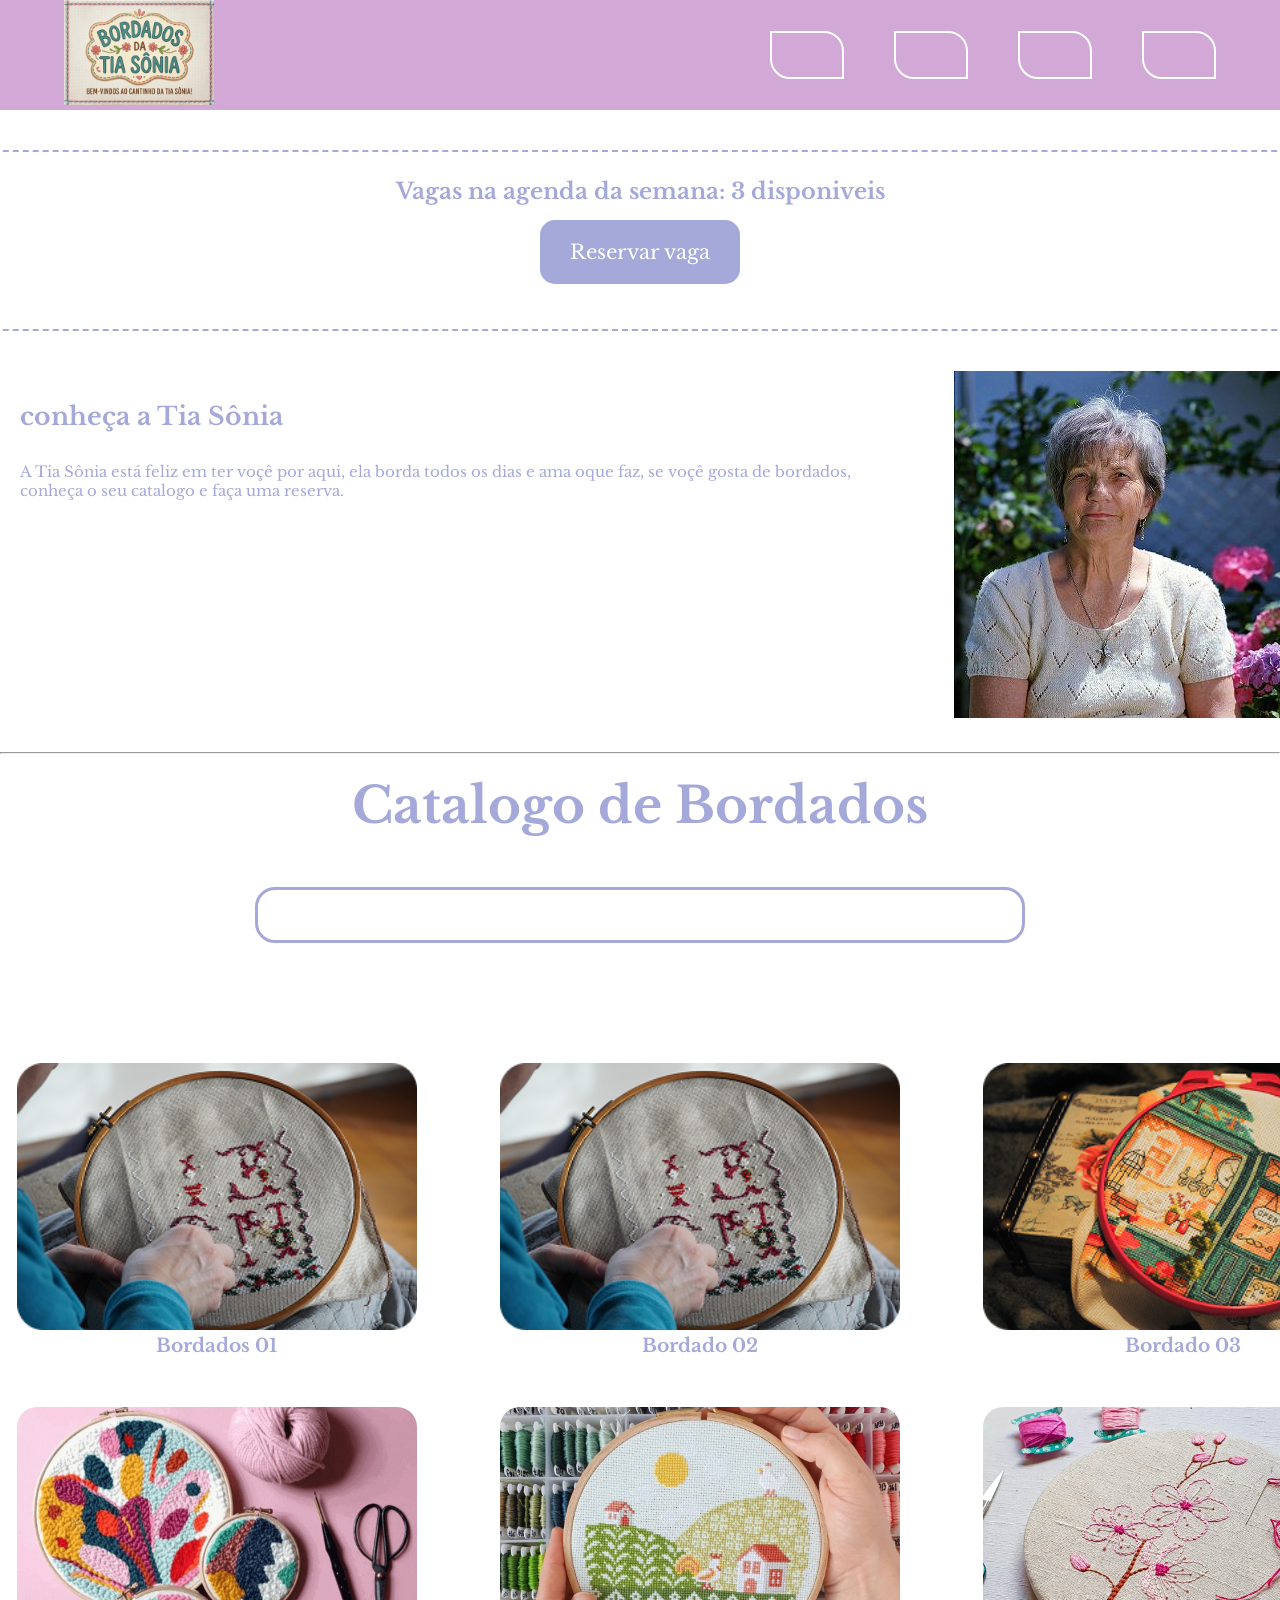
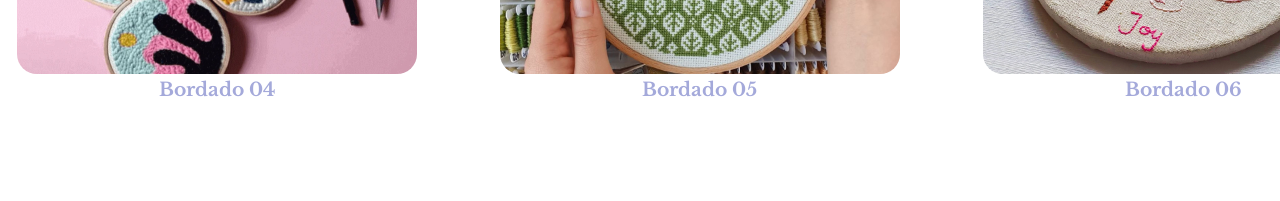
==== index.html @ 0ffc879a "estilizando a area de cadastro" ====
<!DOCTYPE html>
<html lang="pt-br">
<head>
    <meta charset="UTF-8">
    <meta name="viewport" content="width=device-width, initial-scale=1.0">
    <link rel="stylesheet" href="style.css">
    <link rel="stylesheet" href="https://cdnjs.cloudflare.com/ajax/libs/font-awesome/7.0.1/css/all.min.css" integrity="sha512-2SwdPD6INVrV/lHTZbO2nodKhrnDdJK9/kg2XD1r9uGqPo1cUbujc+IYdlYdEErWNu69gVcYgdxlmVmzTWnetw==" crossorigin="anonymous" referrerpolicy="no-referrer" />
    <title>Site da Tia Sônia </title>
</head>

<body>    
 
<header>
   <nav class="area-navegação">
       <div> <img  class="logo" src="imagens-sônia/logo-tia-sonia.png" alt="logo-tia-sonia" width="150px"></div>

         <ul id="icones-topo">
            <li><a class="icones" href="#home"><i class="fa fa-home" aria-hidden="true"></i></a></li>
            <li><a class="icones" href="#bordados"><i class="fa-solid fa-scissors"></i></a></li>
            <li><a class="icones" href="#"><i class="fa fa-cart-arrow-down" aria-hidden="true"></i></a></li>
            <li><a class="icones" href="cadastro.html"><i class="fa-solid fa-circle-user"></i></a></li>
        </ul>
   </nav>
</header>

<main> 
    <article class="area-banner" id="home">
        <section id="banner">
            <img src="imagens-sônia/banner.png" alt="Banner da sônia" id="banner__image" width="1100px">
        </section>

        <section class="reserva">
            <h2 id="reservas"> Vagas na agenda da semana: 3 disponiveis</h2>
            <button id="reserva__botão"> Reservar vaga</button>
        </section>
    </article>

    <article class="area-sobre">
        <section class="sobre">
           <h1 class="sobre-titulo">conheça a Tia Sônia</h1>
           <p class="sobre-texto"> A Tia Sônia está feliz em ter voçê por  aqui, ela borda todos os dias e ama oque faz, se voçê  gosta de bordados, conheça o seu  catalogo e faça uma reserva. </p>
        </section>

        <section class="sobre">
            <img  class="sobre__foto" src="imagens-sônia/tia-sonia.png" alt="mulher de terceira idade com cabelos grisalhos em um jardim de rosas.">
        </section>
    </article>
 
    <hr>

    <article class="area__busca" id="bordados">
        <h2 class="catalogo__titulo">Catalogo de Bordados</h2>
        <section>
            <form class="busca">
                <input type="text" class="busca__campo">
                <button class="busca__botão" type="submit">
                    <i class="fa-solid fa-magnifying-glass"></i>
                </button>
            </form>
        </section>
    </article>
     
    <article class="catalogo">
        <section class="bordados">
            <a href="#">
                <img src="imagens-sônia/bordado-01.png" alt="">
            </a>
            <h3>Bordados 01</h3>
        </section>

        <section class="bordados">
            <a href="#">
                <img src="imagens-sônia/bordado-01.png" alt="">
            </a>
            <h3>Bordado 02</h3>
        </section>

        <section class="bordados">
            <a href="#">
                <img src="imagens-sônia/bordado-03.png" alt="">
            </a>
            <h3>Bordado 03</h3>
        </section>

        <section class="bordados">
            <a href="#">
                <img src="imagens-sônia/bordado-04 (1).jpg" alt="">
            </a>
            <h3>Bordado 04</h3>

        </section>

        <section class="bordados">
            <a href="#">
                <img src="imagens-sônia/bordado-05 (1).jpg" alt="">
            </a>
            <h3>Bordado 05</h3>
        </section>

        <section class="bordados">
            <a href="#">
                <img src="imagens-sônia/bordados-06 (1).jpg" alt="">
            </a>
            <h3>Bordado 06</h3>
        </section>
    </article>

</body>
</html>
---- style.css ----
@import url('https://fonts.googleapis.com/css2?family=Libre+Baskerville:ital,wght@0,400..700;1,400..700&family=Lobster&display=swap');

:root {
   --cor-principal: #a4a9da;
   --cor-secundaria: #ffffff;
   --roxo-background: #ba99c0;
   --back-color: #d1a8d6;
   --largura-principal: 1600px;
   --largura-celular: 430px
}

* {
   margin: 0;
   padding: 0;
   font-family: "Libre Baskerville", serif;
}

header {
   background-color: var(--back-color);
   width: 100%;
   height: 110px;
   position: fixed;
   top: 0px;
}

.area-navegação {
   display: flex;
   justify-content: space-between;
   height: 110px;
   width: 90%;
   margin: auto;
}

ul {
   display: flex;
   gap: 50px;
   align-items: center;
   list-style: none;
}

nav ul li a {
   font-size: 20px;
   text-decoration: none;
   border: solid 2px var(--cor-secundaria);
   padding: 5px;
   border-radius: 0 20px;
}

nav ul li a:hover {
   background-color: var(--roxo-background);
}

.icones {
   padding: 10px 35px;
}

main {
   margin-top: 110px;
}

#banner {
   width: var(--largura-principal);
}

#banner__image {
   width: var(--largura-principal);
   margin-top: 20px;
}

.reserva {
   width: var(--largura-principal);
   border: 2px dashed var(--cor-principal);
   color: var(--cor-principal);
   text-align: center;
   font-size: 15px;
   padding: 25px;
}

.area-banner {
   display: flex;
   flex-direction: column;
   align-items: center;
}

#reserva__botão {
   padding: 20px 30px;
   color: var(--cor-secundaria);
   font-size: 20px;
   background-color: var(--cor-principal);
   border: none;
   border-radius: 15px;
   margin-top: 15px;
   margin-bottom: 20px;
   cursor: pointer;
}

#reserva__botão:hover {
   background-color: var(--back-color);
}


#reserva_titulo {
   margin-top: 20px;
}

.area-sobre{
   color: var(--cor-principal);
   display: flex;
   width: 1400px;
   margin: auto;
   margin-top: 20px;
}

.sobre {
   color: var(--cor-principal);
   font-size: 50px;
   padding: 20px;
}

.sobre-foto {
   width: 500px;
   height: 500px;
   border-radius: 20px;
}

.sobre-titulo {
   margin-top: 30px;
   font-size: 25px;
}

.sobre-texto {
   margin-top: 30px;
   font-size: 15px;
}

.area__busca {
   width: var(--largura-principal);
   display: flex;
   justify-content: center;
   flex-direction: column;
   align-items: center;
   text-align: center;
   padding: 20px;
   max-width: 650px;
   margin: 0 auto;
}

.busca {
   width: 764px;
   height: 40px;
   border: 2ps solid var(--cor-principal);
   border-radius: 20px;
   padding: 5px;
   display: flex;

}

.busca__campo {
   flex: 1;
   border: none;
   font-size: 25px;
   outline: none;
   width: 100%;
   padding: 10px;
}

.busca__botão {
   font-size: 30px;
   border: none;
   color: var(--cor-principal);
   background: none;
}

.bordados {
   text-align: center;
}

.catalogo {
   margin: 100px auto;
   width: 1400px;
   display: flex;
   flex-wrap: wrap;
   gap: 50px;
   justify-content: space-around;
}

.bordados > a > img {
   width: 400px;
   border-radius: 20px;
}

.catalogo__titulo {
   font-size: 50px;
   margin-bottom: 50px;
   color: var(--cor-principal);
   display: flex;
   flex-direction: column;
}

.busca {
   display: flex;
   width: 754px;
   height: 40px;
   border: 3px solid var(--cor-principal);
   border-radius: 20px;
   padding: 5px;
   justify-content: center;
}

#home {
   scroll-margin-top: 110px;
}

   h3{
      color: var(--cor-principal);
   }

footer {
   background-color: var(--cor-principal);
   color: var(--cor-secundaria);
   text-align: center;
   margin-top: 40px;
   font-size: 0.9rem;
}

@media (max-width: 430px) {

 .area-sobre {
      flex-direction: column;
      width: 100%;
   }
 
 header{
   width:var(--largura-celular);
   height: 10vh;
   position: fixed;
   top: 0;
   }

 .area-navegação {
   width: var(--largura-celular);
   height: 10vh;
   justify-content: center;
   }

 .logo{
   display: none;
   }

 ul{
   gap: 15px;
   justify-content: space-around;
   }

   .icones{
      font-size: 30px;
      border: none;
      padding: 20px;
   }

   .icones:hover, .icones:focus{
      background: none;
      color: none;
   }

   #banner{
   width: var(--largura-celular);      
   }

   #banner__image{
      width: var(--largura-celular)
   }

   #reservas{
      width: 390px;
   }
   .reserva{
      width: var(--largura-celular);
   }

   #reserva__titulo{
      font-size: 22px;
   }

   #reserva__botão{
   padding: 10px 15px ;
   font-size: 18px;
   border-radius: 5px;
   }

   .area-sobre{
      flex-direction: column;
      text-align: center;
      font-size: 15px;
   }

   .sobre{
      width: 325px;
      display: flex;
      flex-direction: column;
      align-items: center;
   }

   .sobre-titulo{
      font-size: 1.8rem;
      text-align: center;
   }

   .sobre-texto{
      font-size: 1rem;
      padding: 10px;
      text-align: center;
   }

   .sobre__foto{
      width: 300px;
      height: 300px;
      border-radius: 100px;
      padding: 10px;
   }

   hr{
      width: var(--largura-celular);
   }
   
   .area__busca{
      width: 400px;
   }

   .busca{
      width: 350px;
   }

   .catalogo__titulo{
      font-size: 35px;
   }

   .catalogo{
      width: var(--largura-celular);
      display: flex;
      gap: 10px;
      height: 90vh;
   }

   .bordados > a > img {
      width: 175px;
   }

   
}
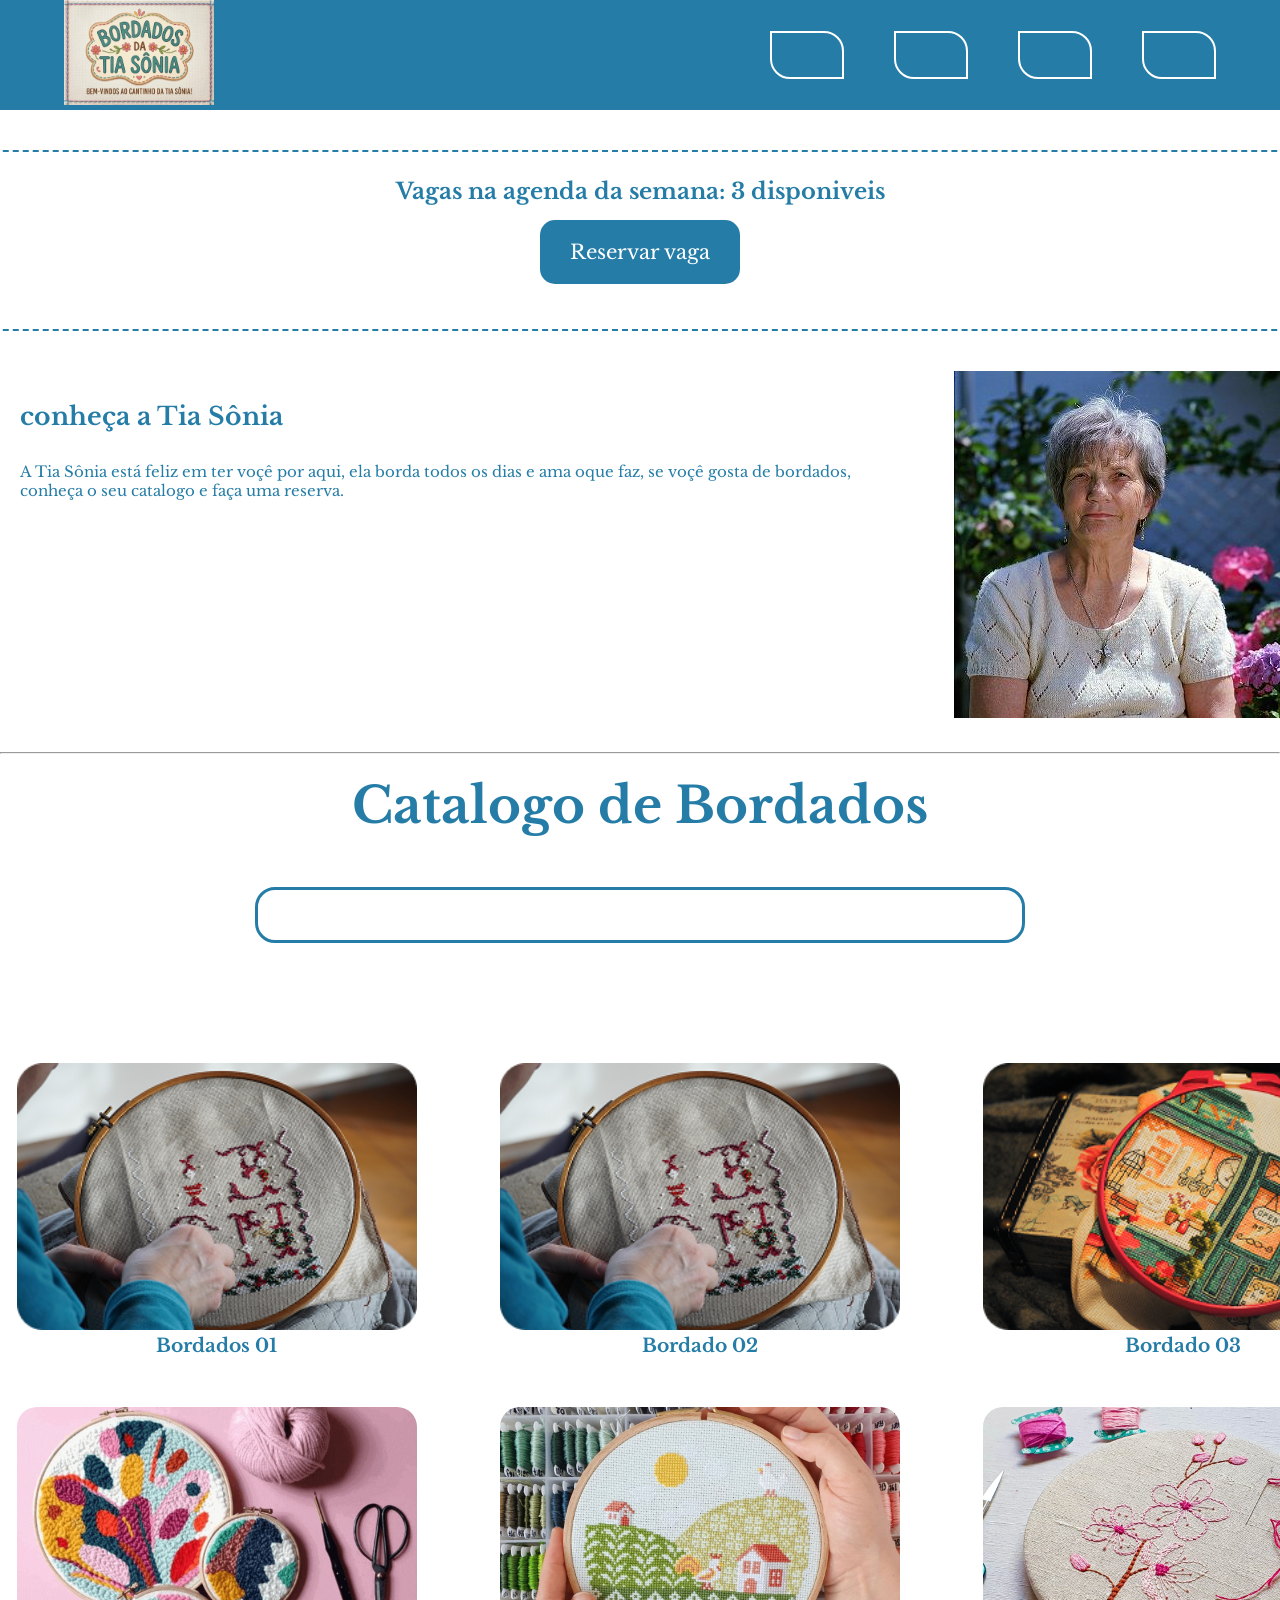
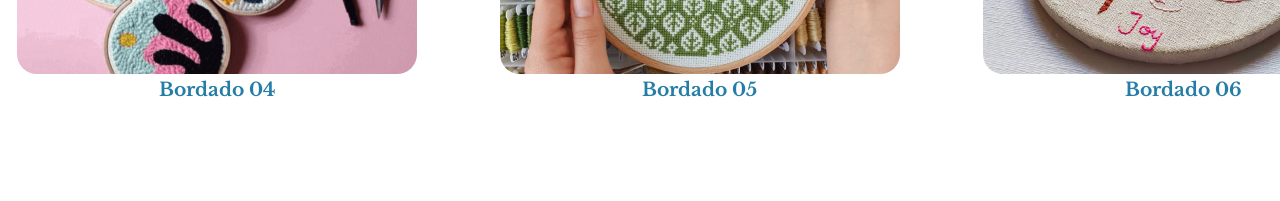
==== commit a57b5021: "fazendo js de busca" ====
--- a/index.html
+++ b/index.html
@@ -3,7 +3,7 @@
 <head>
     <meta charset="UTF-8">
     <meta name="viewport" content="width=device-width, initial-scale=1.0">
-    <link rel="stylesheet" href="style.css">
+    <link rel="stylesheet" href="css/style.css">
     <link rel="stylesheet" href="https://cdnjs.cloudflare.com/ajax/libs/font-awesome/7.0.1/css/all.min.css" integrity="sha512-2SwdPD6INVrV/lHTZbO2nodKhrnDdJK9/kg2XD1r9uGqPo1cUbujc+IYdlYdEErWNu69gVcYgdxlmVmzTWnetw==" crossorigin="anonymous" referrerpolicy="no-referrer" />
     <title>Site da Tia Sônia </title>
 </head>
@@ -50,6 +50,7 @@
 
     <article class="area__busca" id="bordados">
         <h2 class="catalogo__titulo">Catalogo de Bordados</h2>
+        <!-- Formulario de busca-->
         <section>
             <form class="busca">
                 <input type="text" class="busca__campo">
@@ -58,6 +59,7 @@
                 </button>
             </form>
         </section>
+         <!-- Formulario de busca-->
     </article>
      
     <article class="catalogo">
@@ -105,5 +107,7 @@
         </section>
     </article>
 
+    <script src="js/busca.js"></script>
+
 </body>
 </html>
--- a/css/style.css
+++ b/css/style.css
@@ -0,0 +1,370 @@
+@import url('https://fonts.googleapis.com/css2?family=Libre+Baskerville:ital,wght@0,400..700;1,400..700&family=Lobster&display=swap');
+
+:root {
+   --cor-principal: #257da7;
+   --cor-secundaria: #FFFF;
+   --icone-background: #206897;
+   --back-color: #8aa2e4;
+   --largura-principal: 1600px;
+   --largura-celular: 430px
+}
+
+* {
+   margin: 0;
+   padding: 0;
+   font-family: "Libre Baskerville", serif;
+}
+
+.acesso-negado{
+   background-color: red;
+}
+
+header {
+   background-color: var(--cor-principal);
+   width: 100%;
+   height: 110px;
+   position: fixed;
+   top: 0px;
+}
+
+.area-navegação {
+   display: flex;
+   justify-content: space-between;
+   height: 110px;
+   width: 90%;
+   margin: auto;
+}
+
+ul {
+   display: flex;
+   gap: 50px;
+   align-items: center;
+   list-style: none;
+}
+
+nav ul li a {
+   font-size: 20px;
+   text-decoration: none;
+   border: solid 2px var(--cor-secundaria);
+   padding: 5px;
+   border-radius: 0 20px;
+}
+
+nav ul li a:hover {
+   background-color: var(--roxo-background);
+   color: var(--cor-secundaria);
+}
+
+.icones {
+   padding: 10px 35px;
+}
+
+main {
+   margin-top: 110px;
+}
+
+#banner {
+   width: var(--largura-principal);
+}
+
+#banner__image {
+   width: var(--largura-principal);
+   margin-top: 20px;
+}
+
+.reserva {
+   width: var(--largura-principal);
+   border: 2px dashed var(--cor-principal);
+   color: var(--cor-principal);
+   text-align: center;
+   font-size: 15px;
+   padding: 25px;
+}
+
+.area-banner {
+   display: flex;
+   flex-direction: column;
+   align-items: center;
+}
+
+#reserva__botão {
+   padding: 20px 30px;
+   color: var(--cor-secundaria);
+   font-size: 20px;
+   background-color: var(--cor-principal);
+   border: none;
+   border-radius: 15px;
+   margin-top: 15px;
+   margin-bottom: 20px;
+   cursor: pointer;
+}
+
+#reserva__botão:hover {
+   background-color: var(--back-color);
+}
+
+#reserva_titulo {
+   margin-top: 20px;
+}
+
+.area-sobre{
+   color: var(--cor-principal);
+   display: flex;
+   width: 1400px;
+   margin: auto;
+   margin-top: 20px;
+}
+
+.sobre {
+   color: var(--cor-principal);
+   font-size: 50px;
+   padding: 20px;
+}
+
+.sobre-foto {
+   width: 500px;
+   height: 500px;
+   border-radius: 20px;
+}
+
+.sobre-titulo {
+   margin-top: 30px;
+   font-size: 25px;
+}
+
+.sobre-texto {
+   margin-top: 30px;
+   font-size: 15px;
+}
+
+.area__busca {
+   width: var(--largura-principal);
+   display: flex;
+   justify-content: center;
+   flex-direction: column;
+   align-items: center;
+   text-align: center;
+   padding: 20px;
+   max-width: 650px;
+   margin: 0 auto;
+}
+
+.busca {
+   width: 764px;
+   height: 40px;
+   border: 2ps solid var(--cor-principal);
+   border-radius: 20px;
+   padding: 5px;
+   display: flex;
+
+}
+
+.busca__campo {
+   flex: 1;
+   border: none;
+   font-size: 25px;
+   outline: none;
+   width: 100%;
+   padding: 10px;
+}
+
+.busca__botão {
+   font-size: 30px;
+   border: none;
+   color: var(--cor-principal);
+   background: none;
+}
+
+.bordados {
+   text-align: center;
+}
+
+.catalogo {
+   margin: 100px auto;
+   width: 1400px;
+   display: flex;
+   flex-wrap: wrap;
+   gap: 50px;
+   justify-content: space-around;
+}
+
+.bordados > a > img {
+   width: 400px;
+   border-radius: 20px;
+}
+
+.catalogo__titulo {
+   font-size: 50px;
+   margin-bottom: 50px;
+   color: var(--cor-principal);
+   display: flex;
+   flex-direction: column;
+}
+
+.busca {
+   display: flex;
+   width: 754px;
+   height: 40px;
+   border: 3px solid var(--cor-principal);
+   border-radius: 20px;
+   padding: 5px;
+   justify-content: center;
+}
+
+#home {
+   scroll-margin-top: 110px;
+}
+
+h3{
+   color: var(--cor-principal);
+}
+
+footer {
+   background-color: var(--cor-principal);
+   color: var(--cor-secundaria);
+   text-align: center;
+   margin-top: 40px;
+   font-size: 0.9rem;
+}
+
+.rodape{
+   width: 100vw;
+   height: 10vh;
+   background-color: var(--cor-principal);
+   color: var(--cor-secundaria);
+   display: flex;
+   justify-content: center;
+   align-items: center;
+   text-align: center;
+}
+
+.nav-rodape{
+   margin: 10px;
+   font-size: 1.2rem;
+}
+
+@media (max-width: 430px) {
+
+ .area-sobre {
+      flex-direction: column;
+      width: 100%;
+   }
+ 
+ header{
+   width:var(--largura-celular);
+   height: 10vh;
+   position: fixed;
+   top: 0;
+   }
+
+ .area-navegação {
+   width: var(--largura-celular);
+   height: 10vh;
+   justify-content: center;
+   }
+
+ .logo{
+   display: none;
+   }
+
+ ul{
+   gap: 15px;
+   justify-content: space-around;
+   }
+
+   .icones{
+      font-size: 30px;
+      border: none;
+      padding: 20px;
+   }
+
+   .icones:hover, .icones:focus{
+      background: none;
+      color: none;
+   }
+
+   #banner{
+   width: var(--largura-celular);      
+   }
+
+   #banner__image{
+      width: var(--largura-celular)
+   }
+
+   #reservas{
+      width: 390px;
+   }
+   .reserva{
+      width: var(--largura-celular);
+   }
+
+   #reserva__titulo{
+      font-size: 22px;
+   }
+
+   #reserva__botão{
+   padding: 10px 15px ;
+   font-size: 18px;
+   border-radius: 5px;
+   }
+
+   .area-sobre{
+      flex-direction: column;
+      text-align: center;
+      font-size: 15px;
+   }
+
+   .sobre{
+      width: 325px;
+      display: flex;
+      flex-direction: column;
+      align-items: center;
+   }
+
+   .sobre-titulo{
+      font-size: 1.8rem;
+      text-align: center;
+   }
+
+   .sobre-texto{
+      font-size: 1rem;
+      padding: 10px;
+      text-align: center;
+   }
+
+   .sobre__foto{
+      width: 300px;
+      height: 300px;
+      border-radius: 100px;
+      padding: 10px;
+   }
+
+   hr{
+      width: var(--largura-celular);
+   }
+   
+   .area__busca{
+      width: 400px;
+   }
+
+   .busca{
+      width: 350px;
+   }
+
+   .catalogo__titulo{
+      font-size: 35px;
+   }
+
+   .catalogo{
+      width: var(--largura-celular);
+      display: flex;
+      gap: 10px;
+      height: 90vh;
+   }
+
+   .bordados > a > img {
+      width: 175px;
+   }
+
+   
+}
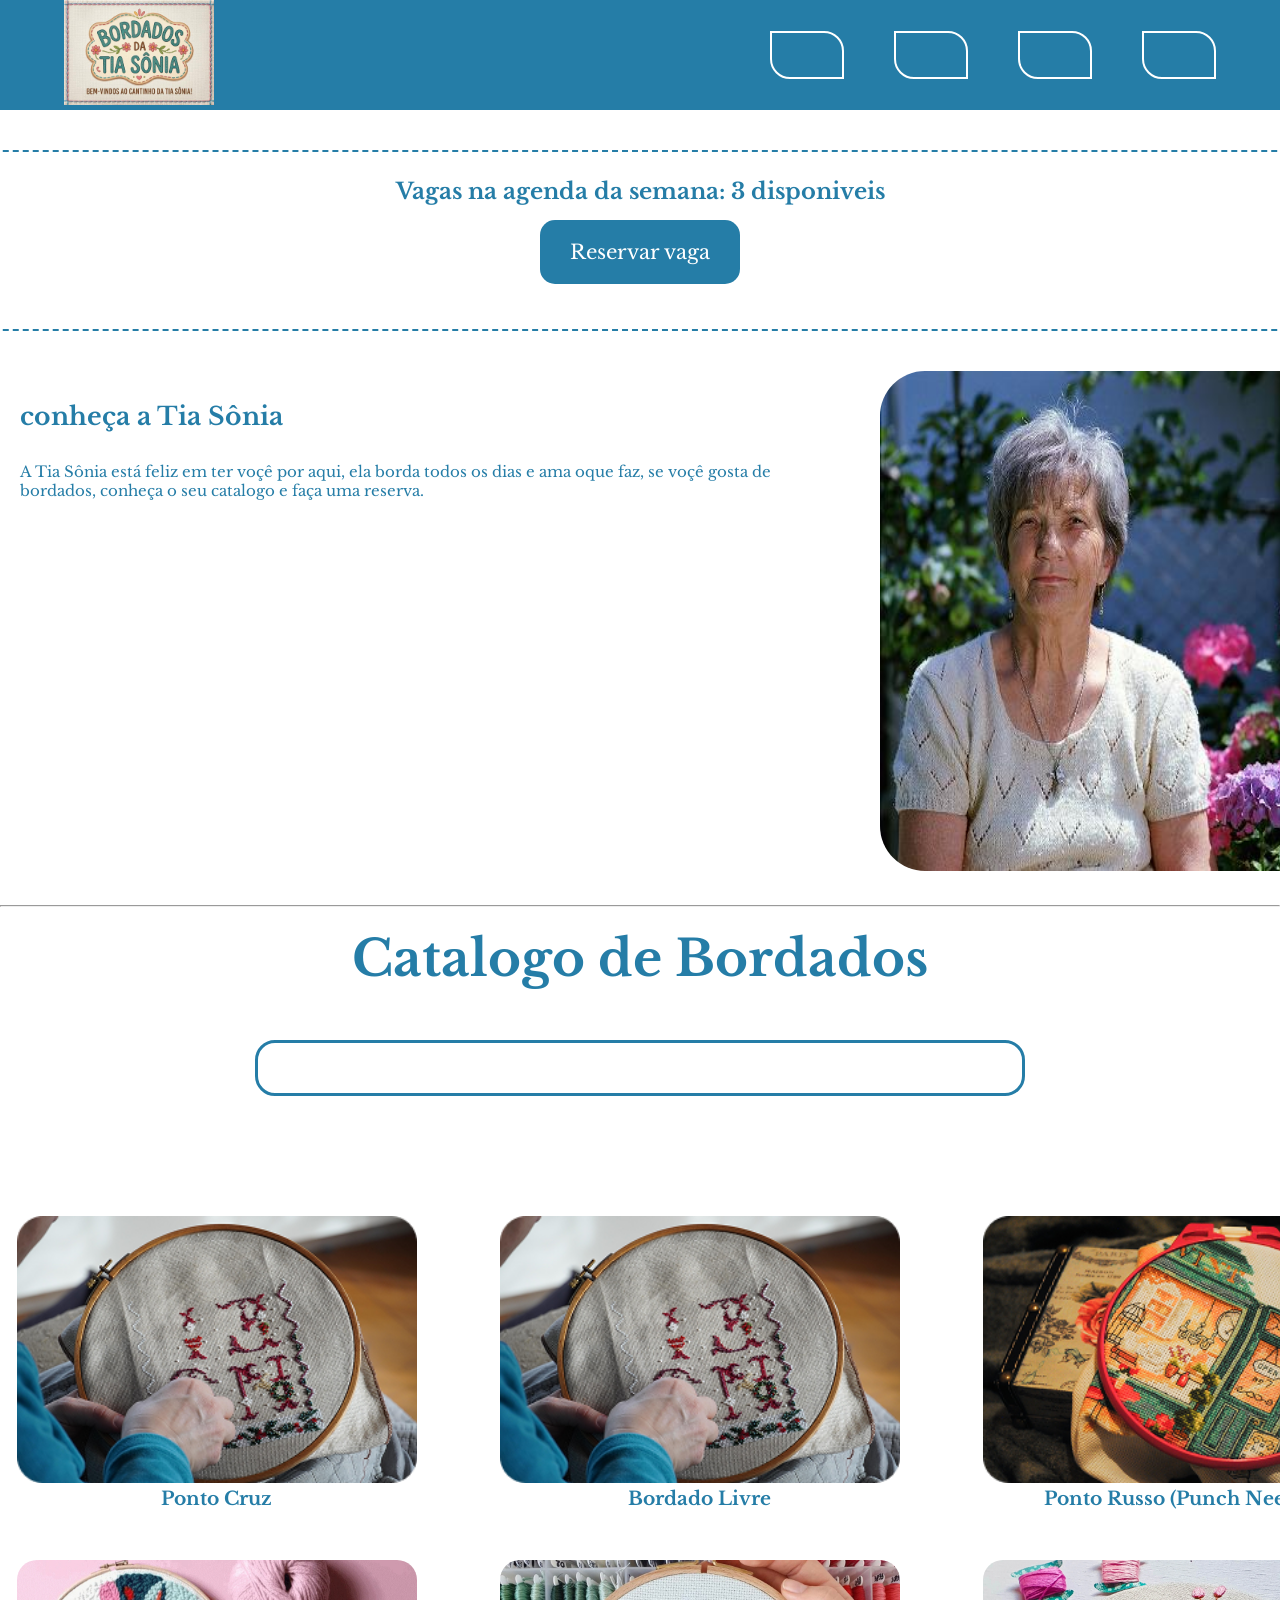
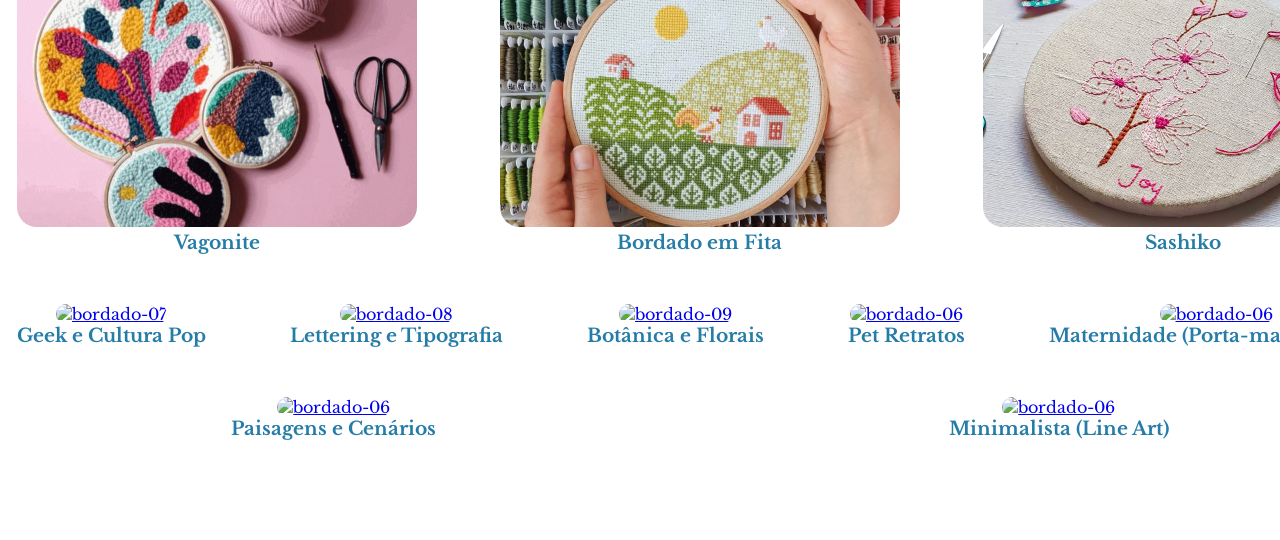
==== commit ca688998: "fazendo js para busca" ====
--- a/index.html
+++ b/index.html
@@ -12,7 +12,7 @@
  
 <header>
    <nav class="area-navegação">
-       <div> <img  class="logo" src="imagens-sônia/logo-tia-sonia.png" alt="logo-tia-sonia" width="150px"></div>
+       <div> <img  class="logo" src="img/logo-tia-sonia.png" alt="logo-tia-sonia" width="150px"></div>
 
          <ul id="icones-topo">
             <li><a class="icones" href="#home"><i class="fa fa-home" aria-hidden="true"></i></a></li>
@@ -26,7 +26,8 @@
 <main> 
     <article class="area-banner" id="home">
         <section id="banner">
-            <img src="imagens-sônia/banner.png" alt="Banner da sônia" id="banner__image" width="1100px">
+            <img src="img/banner.png
+            " alt="Banner da sônia" id="banner__image" width="1100px">
         </section>
 
         <section class="reserva">
@@ -42,7 +43,7 @@
         </section>
 
         <section class="sobre">
-            <img  class="sobre__foto" src="imagens-sônia/tia-sonia.png" alt="mulher de terceira idade com cabelos grisalhos em um jardim de rosas.">
+            <img  class="sobre__foto" src="img/tia-sonia.png" alt="mulher de terceira idade com cabelos grisalhos em um jardim de rosas.">
         </section>
     </article>
  
@@ -63,48 +64,84 @@
     </article>
      
     <article class="catalogo">
-        <section class="bordados">
-            <a href="#">
-                <img src="imagens-sônia/bordado-01.png" alt="">
-            </a>
-            <h3>Bordados 01</h3>
-        </section>
+       <section class="bordados">
+                <a href="#"><img src="img/bordado-01.png" alt="bordado-01"></a>
 
-        <section class="bordados">
-            <a href="#">
-                <img src="imagens-sônia/bordado-01.png" alt="">
-            </a>
-            <h3>Bordado 02</h3>
-        </section>
+                <h3>Ponto Cruz</h3>
 
-        <section class="bordados">
-            <a href="#">
-                <img src="imagens-sônia/bordado-03.png" alt="">
-            </a>
-            <h3>Bordado 03</h3>
-        </section>
+            </section>
+            <section class="bordados">
+                <a href="#"><img src="img/bordado-01.png" alt="bordado-02"></a>
 
-        <section class="bordados">
-            <a href="#">
-                <img src="imagens-sônia/bordado-04 (1).jpg" alt="">
-            </a>
-            <h3>Bordado 04</h3>
+                <h3>Bordado Livre</h3>
 
-        </section>
+            </section>
+            <section class="bordados">
+                <a href="#"><img src="img/bordado-03.png" alt="bordado-03"></a>
 
-        <section class="bordados">
-            <a href="#">
-                <img src="imagens-sônia/bordado-05 (1).jpg" alt="">
-            </a>
-            <h3>Bordado 05</h3>
-        </section>
+                <h3>Ponto Russo (Punch Needle)</h3>
 
-        <section class="bordados">
-            <a href="#">
-                <img src="imagens-sônia/bordados-06 (1).jpg" alt="">
-            </a>
-            <h3>Bordado 06</h3>
-        </section>
+            </section>
+            <section class="bordados">
+                <a href="#"><img src="img/bordado-04 (1).jpg" alt="bordado-04"></a>
+
+                <h3>Vagonite</h3>
+
+            </section>
+            <section class="bordados">
+                <a href="#"><img src="img/bordado-05 (1).jpg" alt="bordado-05"></a>
+
+                <h3>Bordado em Fita</h3>
+
+            </section>
+            <section class="bordados">
+                <a href="#"><img src="img/bordados-06 (1).jpg" alt="bordado-06"></a>
+
+                <h3>Sashiko</h3>
+
+            </section>
+            <section class="bordados">
+                <a href="#"><img src="img/bordado-07.png" alt="bordado-07"></a>
+
+                <h3>Geek e Cultura Pop</h3>
+
+            </section>
+            <section class="bordados">
+                <a href="#"><img src="img/bordado-08.png" alt="bordado-08"></a>
+
+                <h3>Lettering e Tipografia</h3>
+
+            </section>
+            <section class="bordados">
+                <a href="#"><img src="img/bordado-09.png" alt="bordado-09"></a>
+
+                <h3>Botânica e Florais</h3>
+
+            </section>
+            <section class="bordados">
+                <a href="#"><img src="img/bordado-10.png" alt="bordado-06"></a>
+
+                <h3>Pet Retratos</h3>
+
+            </section>
+            <section class="bordados">
+                <a href="#"><img src="img/bordado-11.png" alt="bordado-06"></a>
+
+                <h3>Maternidade (Porta-maternidade)</h3>
+
+            </section>
+            <section class="bordados">
+                <a href="#"><img src="img/bordado-12.png" alt="bordado-06"></a>
+
+                <h3>Paisagens e Cenários</h3>
+
+            </section>
+            <section class="bordados">
+                <a href="#"><img src="img/bordado-13.png" alt="bordado-06"></a>
+
+                <h3>Minimalista (Line Art)</h3>
+
+            </section>
     </article>
 
     <script src="js/busca.js"></script>
--- a/css/style.css
+++ b/css/style.css
@@ -121,10 +121,10 @@
    padding: 20px;
 }
 
-.sobre-foto {
+.sobre__foto {
    width: 500px;
    height: 500px;
-   border-radius: 20px;
+   border-radius: 45px;
 }
 
 .sobre-titulo {
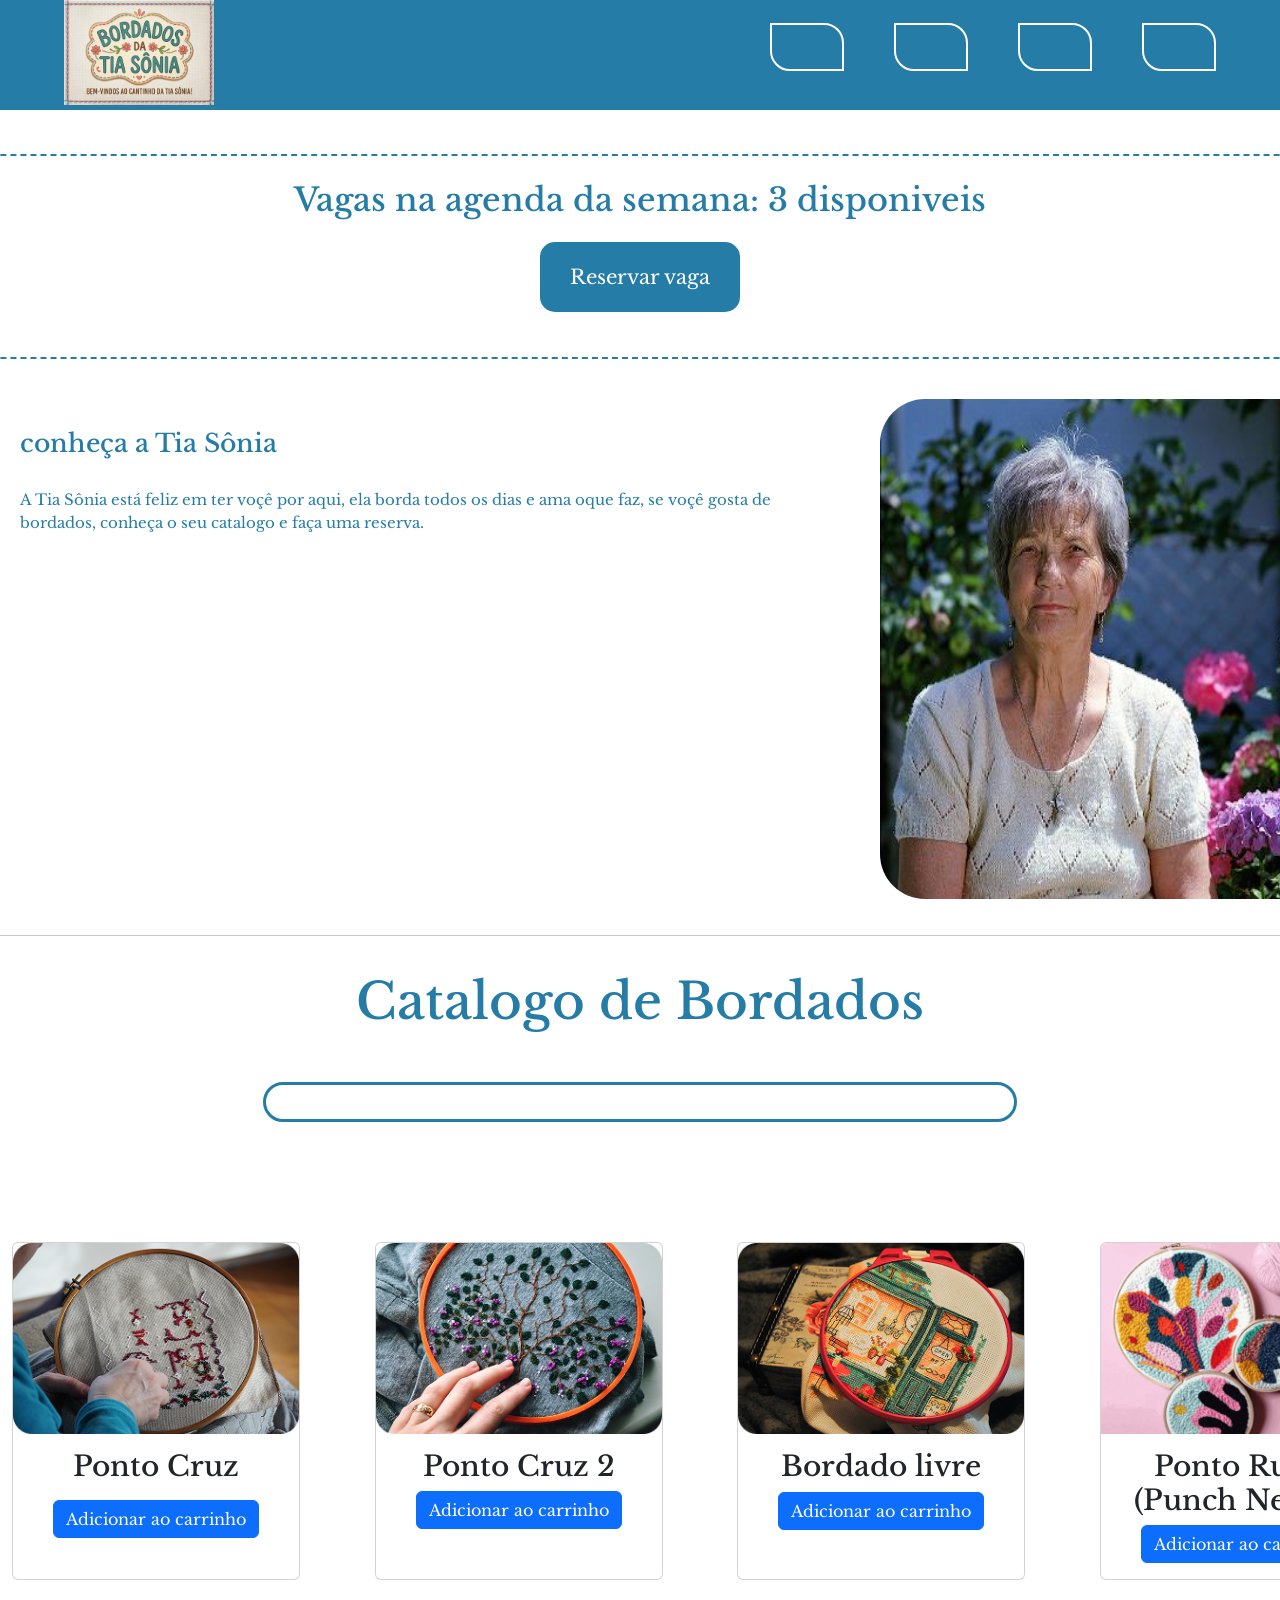
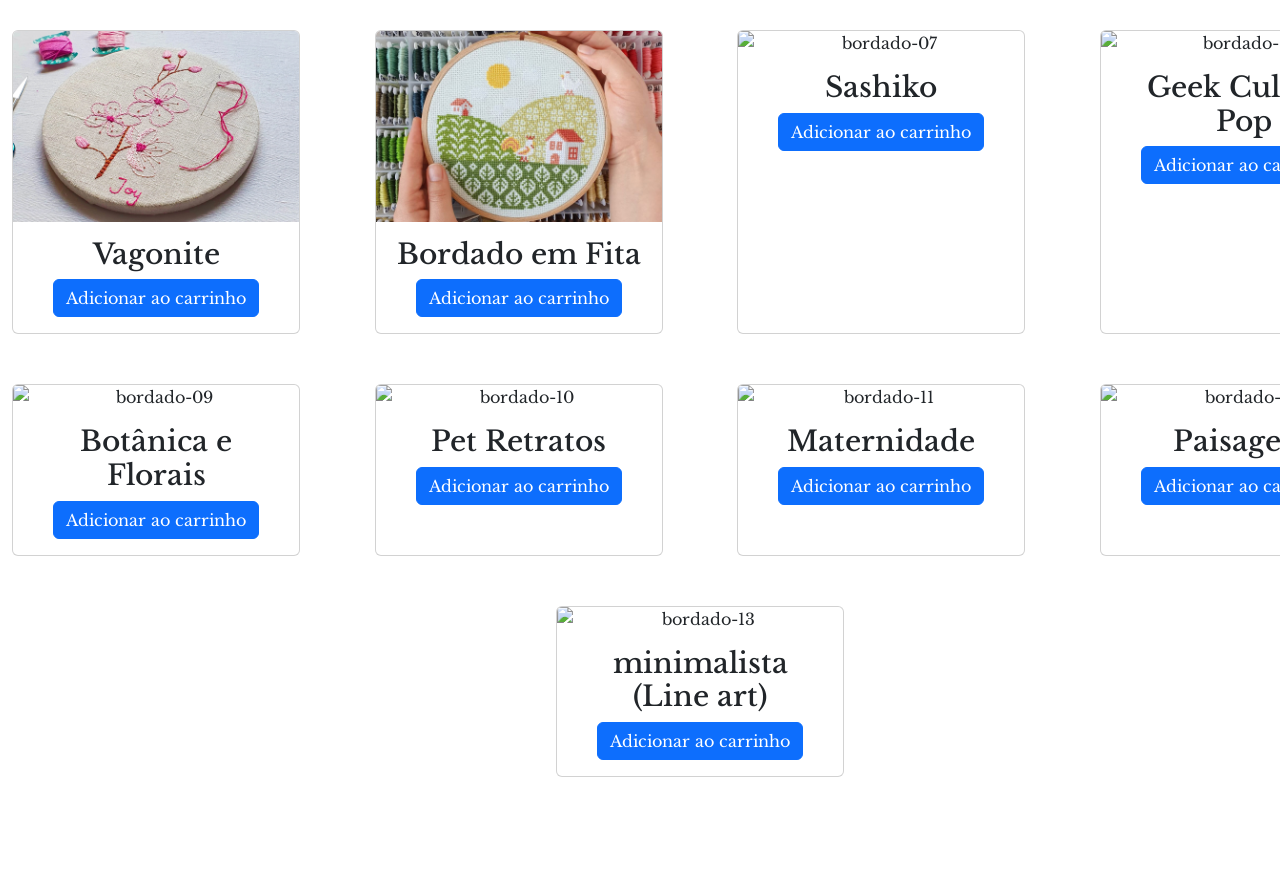
==== commit d8a99780: "fazendo js do carrinho" ====
--- a/index.html
+++ b/index.html
@@ -1,150 +1,198 @@
 <!DOCTYPE html>
 <html lang="pt-br">
+
 <head>
     <meta charset="UTF-8">
     <meta name="viewport" content="width=device-width, initial-scale=1.0">
     <link rel="stylesheet" href="css/style.css">
-    <link rel="stylesheet" href="https://cdnjs.cloudflare.com/ajax/libs/font-awesome/7.0.1/css/all.min.css" integrity="sha512-2SwdPD6INVrV/lHTZbO2nodKhrnDdJK9/kg2XD1r9uGqPo1cUbujc+IYdlYdEErWNu69gVcYgdxlmVmzTWnetw==" crossorigin="anonymous" referrerpolicy="no-referrer" />
+    <link href="https://cdn.jsdelivr.net/npm/bootstrap@5.3.8/dist/css/bootstrap.min.css" rel="stylesheet"
+        integrity="sha384-sRIl4kxILFvY47J16cr9ZwB07vP4J8+LH7qKQnuqkuIAvNWLzeN8tE5YBujZqJLB" crossorigin="anonymous">
+    <link rel="stylesheet" href="https://cdnjs.cloudflare.com/ajax/libs/font-awesome/7.0.1/css/all.min.css"
+        integrity="sha512-2SwdPD6INVrV/lHTZbO2nodKhrnDdJK9/kg2XD1r9uGqPo1cUbujc+IYdlYdEErWNu69gVcYgdxlmVmzTWnetw=="
+        crossorigin="anonymous" referrerpolicy="no-referrer" />
     <title>Site da Tia Sônia </title>
 </head>
 
-<body>    
- 
-<header>
-   <nav class="area-navegação">
-       <div> <img  class="logo" src="img/logo-tia-sonia.png" alt="logo-tia-sonia" width="150px"></div>
+<body>
 
-         <ul id="icones-topo">
-            <li><a class="icones" href="#home"><i class="fa fa-home" aria-hidden="true"></i></a></li>
-            <li><a class="icones" href="#bordados"><i class="fa-solid fa-scissors"></i></a></li>
-            <li><a class="icones" href="#"><i class="fa fa-cart-arrow-down" aria-hidden="true"></i></a></li>
-            <li><a class="icones" href="cadastro.html"><i class="fa-solid fa-circle-user"></i></a></li>
-        </ul>
-   </nav>
-</header>
+    <header>
+        <nav class="area-navegação">
+            <div> <img class="logo" src="img/logo-tia-sonia.png" alt="logo-tia-sonia" width="150px"></div>
 
-<main> 
-    <article class="area-banner" id="home">
-        <section id="banner">
-            <img src="img/banner.png
-            " alt="Banner da sônia" id="banner__image" width="1100px">
-        </section>
+            <ul id="icones-topo">
+                <li><a class="icones" href="#home"><i class="fa fa-home" aria-hidden="true"></i></a></li>
+                <li><a class="icones" href="#bordados"><i class="fa-solid fa-scissors"></i></a></li>
+                <li><a class="icones" href="#"><i class="fa fa-cart-arrow-down" aria-hidden="true"></i></a></li>
+                <li><a class="icones" href="cadastro.html"><i class="fa-solid fa-circle-user"></i></a></li>
+            </ul>
+        </nav>
+    </header>
 
-        <section class="reserva">
-            <h2 id="reservas"> Vagas na agenda da semana: 3 disponiveis</h2>
-            <button id="reserva__botão"> Reservar vaga</button>
-        </section>
-    </article>
+    <main>
+        <article class="area-banner" id="home">
+            <section id="banner">
+                <img src="img/banner.png" alt="Banner da sônia" id="banner__image" width="1100px">
+            </section>
 
-    <article class="area-sobre">
-        <section class="sobre">
-           <h1 class="sobre-titulo">conheça a Tia Sônia</h1>
-           <p class="sobre-texto"> A Tia Sônia está feliz em ter voçê por  aqui, ela borda todos os dias e ama oque faz, se voçê  gosta de bordados, conheça o seu  catalogo e faça uma reserva. </p>
-        </section>
+            <section class="reserva">
+                <h2 id="reservas"> Vagas na agenda da semana: 3 disponiveis</h2>
+                <button id="reserva__botão"> Reservar vaga</button>
+            </section>
+        </article>
 
-        <section class="sobre">
-            <img  class="sobre__foto" src="img/tia-sonia.png" alt="mulher de terceira idade com cabelos grisalhos em um jardim de rosas.">
-        </section>
-    </article>
- 
-    <hr>
+        <article class="area-sobre">
+            <section class="sobre">
+                <h1 class="sobre-titulo">conheça a Tia Sônia</h1>
+                <p class="sobre-texto"> A Tia Sônia está feliz em ter voçê por aqui, ela borda todos os dias e ama oque
+                    faz, se voçê gosta de bordados, conheça o seu catalogo e faça uma reserva. </p>
+            </section>
 
-    <article class="area__busca" id="bordados">
-        <h2 class="catalogo__titulo">Catalogo de Bordados</h2>
-        <!-- Formulario de busca-->
-        <section>
-            <form class="busca">
-                <input type="text" class="busca__campo">
-                <button class="busca__botão" type="submit">
-                    <i class="fa-solid fa-magnifying-glass"></i>
-                </button>
-            </form>
-        </section>
-         <!-- Formulario de busca-->
-    </article>
-     
-    <article class="catalogo">
-       <section class="bordados">
-                <a href="#"><img src="img/bordado-01.png" alt="bordado-01"></a>
+            <section class="sobre">
+                <img class="sobre__foto" src="img/tia-sonia.png"
+                    alt="mulher de terceira idade com cabelos grisalhos em um jardim de rosas.">
+            </section>
+        </article>
 
-                <h3>Ponto Cruz</h3>
+        <hr>
 
+        <article class="area__busca" id="bordados">
+            <h2 class="catalogo__titulo">Catalogo de Bordados</h2>
+            <!-- Formulario de busca-->
+            <section>
+                <form class="busca">
+                    <input type="text" class="busca__campo">
+                    <button class="busca__botão" type="submit">
+                        <i class="fa-solid fa-magnifying-glass"></i>
+                    </button>
+                </form>
             </section>
-            <section class="bordados">
-                <a href="#"><img src="img/bordado-01.png" alt="bordado-02"></a>
+            <!-- Formulario de busca-->
+        </article>
 
-                <h3>Bordado Livre</h3>
+        <article class="catalogo">
+            <div class="card bordados" style="width: 18rem;">
+                <img src="img/bordado-01.png" class="card-img-top" alt="Bordado-01">
+                <div class="card-body">
+                    <h3 class="card-title">Ponto Cruz</h3>
+                    <p class=" card-text" text-success fw-bold> </p>
+                    <a href="#" class="btn btn-primary btn-adicionar" data-nome="Ponto Cruz" data-preco="10.00">Adicionar ao carrinho</a>
+                    <i class="fa fa-cart-arrow-down" aria-hidden="true"></i>
+                </div>
+            </div>
 
-            </section>
-            <section class="bordados">
-                <a href="#"><img src="img/bordado-03.png" alt="bordado-03"></a>
+            <div class="card bordados" style="width: 18rem;">
+                <img src="img/bordado-02 (1).png" class="card-img-top" alt="Bordado-02">
+                <div class="card-body">
+                    <h3 class="card-title">Ponto Cruz 2</h3>
+                    <a href="#" class="btn btn-primary btn-adicionar" data-nome="Ponto Cruz 2" data-preco="10.00">Adicionar ao carrinho</a>
+                    <i class="fa fa-cart-arrow-down" aria-hidden="true"></i>
+                </div>
+            </div>
 
-                <h3>Ponto Russo (Punch Needle)</h3>
+            <div class="card bordados" style="width: 18rem;">
+                <img src="img/bordado-03.png" class="card-img-top" alt="Bordado-03">
+                <div class="card-body">
+                    <h3 class="card-title">Bordado livre</h3>
+                    <a href="#" class="btn btn-primary btn-adicionar"  data-nome="Bordado livre" data-preco="10.00">Adicionar ao carrinho</a>
+                    <i class="fa fa-cart-arrow-down" aria-hidden="true"></i>
+                </div>
+            </div>
 
-            </section>
-            <section class="bordados">
-                <a href="#"><img src="img/bordado-04 (1).jpg" alt="bordado-04"></a>
+            <div class="card bordados" style="width: 18rem;">
+                <img src="img/bordado-04 (1).jpg" class="card-img-top" alt="bordado-04">
+                <div class="card-body">
+                    <h3 class="card-title">Ponto Russo (Punch Needle)</h3>
+                    <a href="#" class="btn btn-primary btn-adicionar" data-nome="Ponto Russo" data-preco="10.00">Adicionar ao carrinho</a>
+                    <i class="fa fa-cart-arrow-down" aria-hidden="true"></i>
+                </div>
+            </div>
 
-                <h3>Vagonite</h3>
+            <div class="card bordados" style="width: 18rem;">
+                <img src="img/bordados-06 (1).jpg " class="card-img-top" alt="bordado-05">
+                <div class="card-body">
+                    <h3 class="card-title">Vagonite</h3>
+                    <a href="#" class="btn btn-primary btn-adicionar"  data-nome="Vagonite" data-preco="10.00">Adicionar ao carrinho</a>
+                    <i class="fa fa-cart-arrow-down" aria-hidden="true"></i>
+                </div>
+            </div>
 
-            </section>
-            <section class="bordados">
-                <a href="#"><img src="img/bordado-05 (1).jpg" alt="bordado-05"></a>
+            <div class="card bordados" style="width: 18rem;">
+                <img src="img/bordado-05 (1).jpg" class="card-img-top" alt="bordado-06">
+                <div class="card-body">
+                    <h3 class="card-title">Bordado em Fita</h3>
+                    <a href="#" class="btn btn-primary btn-adicionar"  data-nome="Bordado em fita" data-preco="10.00">Adicionar ao carrinho</a>
+                    <i class="fa fa-cart-arrow-down" aria-hidden="true"></i>
+                </div>
+            </div>
 
-                <h3>Bordado em Fita</h3>
+            <div class="card bordados" style="width: 18rem;">
+                <img src="img/bordado-07.png" class="card-img-top" alt="bordado-07">
+                <div class="card-body">
+                    <h3 class="card-title">Sashiko</h3>
+                    <a href="#" class="btn btn-primary btn-adicionar"  data-nome="Sashiko" data-preco="10.00">Adicionar ao carrinho</a>
+                    <i class="fa fa-cart-arrow-down" aria-hidden="true"></i>
+                </div>
+            </div>
 
-            </section>
-            <section class="bordados">
-                <a href="#"><img src="img/bordados-06 (1).jpg" alt="bordado-06"></a>
+            <div class="card bordados" style="width: 18rem;">
+                <img src="img/bordado-08.png" class="card-img-top" alt="bordado-08">
+                <div class="card-body">
+                    <h3 class="card-title">Geek Cultura Pop </h3>
+                    <a href="#" class="btn btn-primary btn-adicionar"  data-nome="Geek Cultura Pop" data-preco="10.00">Adicionar ao carrinho</a>
+                    <i class="fa fa-cart-arrow-down" aria-hidden="true"></i>
+                </div>
+            </div>
 
-                <h3>Sashiko</h3>
+            <div class="card bordados" style="width: 18rem;">
+                <img src="img/bordado-09.png" class="card-img-top" alt="bordado-09">
+                <div class="card-body">
+                    <h3 class="card-title">Botânica e Florais</h3>
+                    <a href="#" class="btn btn-primary btn-adicionar"  data-nome="Botânica e Florais" data-preco="10.00">Adicionar ao carrinho</a>
+                    <i class="fa fa-cart-arrow-down" aria-hidden="true"></i>
+                </div>
+            </div>
 
-            </section>
-            <section class="bordados">
-                <a href="#"><img src="img/bordado-07.png" alt="bordado-07"></a>
+            <div class="card bordados" style="width: 18rem;">
+                <img src="img/bordado-10.png" class="card-img-top" alt="bordado-10">
+                <div class="card-body">
+                    <h3 class="card-title">Pet Retratos</h3>
+                    <a href="#" class="btn btn-primary btn-adicionar"  data-nome="Pet retratos" data-preco="10.00">Adicionar ao carrinho</a>
+                    <i class="fa fa-cart-arrow-down" aria-hidden="true"></i>
+                </div>
+            </div>
 
-                <h3>Geek e Cultura Pop</h3>
+            <div class="card bordados" style="width: 18rem;">
+                <img src="img/bordado-11.png" class="card-img-top" alt="bordado-11">
+                <div class="card-body">
+                    <h3 class="card-title">Maternidade</h3>
+                    <a href="#" class="btn btn-primary btn-adicionar"  data-nome="Maternidade" data-preco="10.00">Adicionar ao carrinho</a>
+                    <i class="fa fa-cart-arrow-down" aria-hidden="true"></i>
+                </div>
+            </div>
 
-            </section>
-            <section class="bordados">
-                <a href="#"><img src="img/bordado-08.png" alt="bordado-08"></a>
+            <div class="card bordados" style="width: 18rem;">
+                <img src="img/bordado-12.png" class="card-img-top" alt="bordado-12">
+                <div class="card-body">
+                    <h3 class="card-title">Paisagens</h3>
+                    <a href="#" class="btn btn-primary btn-adicionar"  data-nome="Paisagens" data-preco="10.00">Adicionar ao carrinho</a>
+                    <i class="fa fa-cart-arrow-down" aria-hidden="true"></i>
+                </div>
+            </div>
 
-                <h3>Lettering e Tipografia</h3>
+            <div class="card bordados" style="width: 18rem;">
+                <img src="img/bordado-13.png" class="card-img-top" alt="bordado-13">
+                <div class="card-body">
+                    <h3 class="card-title">minimalista (Line art)</h3>
+                    <a href="#" class="btn btn-primary btn-adicionar"  data-nome="minimalista" data-preco="10.00">Adicionar ao carrinho</a>
+                    <i class="fa fa-cart-arrow-down" aria-hidden="true"></i>
+                </div>
+            </div>
 
-            </section>
-            <section class="bordados">
-                <a href="#"><img src="img/bordado-09.png" alt="bordado-09"></a>
 
-                <h3>Botânica e Florais</h3>
+        </article>
 
-            </section>
-            <section class="bordados">
-                <a href="#"><img src="img/bordado-10.png" alt="bordado-06"></a>
+        <script src="js/busca.js"></script>
+        <script src="js/carrinho.js"></script>
+</body>
 
-                <h3>Pet Retratos</h3>
-
-            </section>
-            <section class="bordados">
-                <a href="#"><img src="img/bordado-11.png" alt="bordado-06"></a>
-
-                <h3>Maternidade (Porta-maternidade)</h3>
-
-            </section>
-            <section class="bordados">
-                <a href="#"><img src="img/bordado-12.png" alt="bordado-06"></a>
-
-                <h3>Paisagens e Cenários</h3>
-
-            </section>
-            <section class="bordados">
-                <a href="#"><img src="img/bordado-13.png" alt="bordado-06"></a>
-
-                <h3>Minimalista (Line Art)</h3>
-
-            </section>
-    </article>
-
-    <script src="js/busca.js"></script>
-
-</body>
 </html>
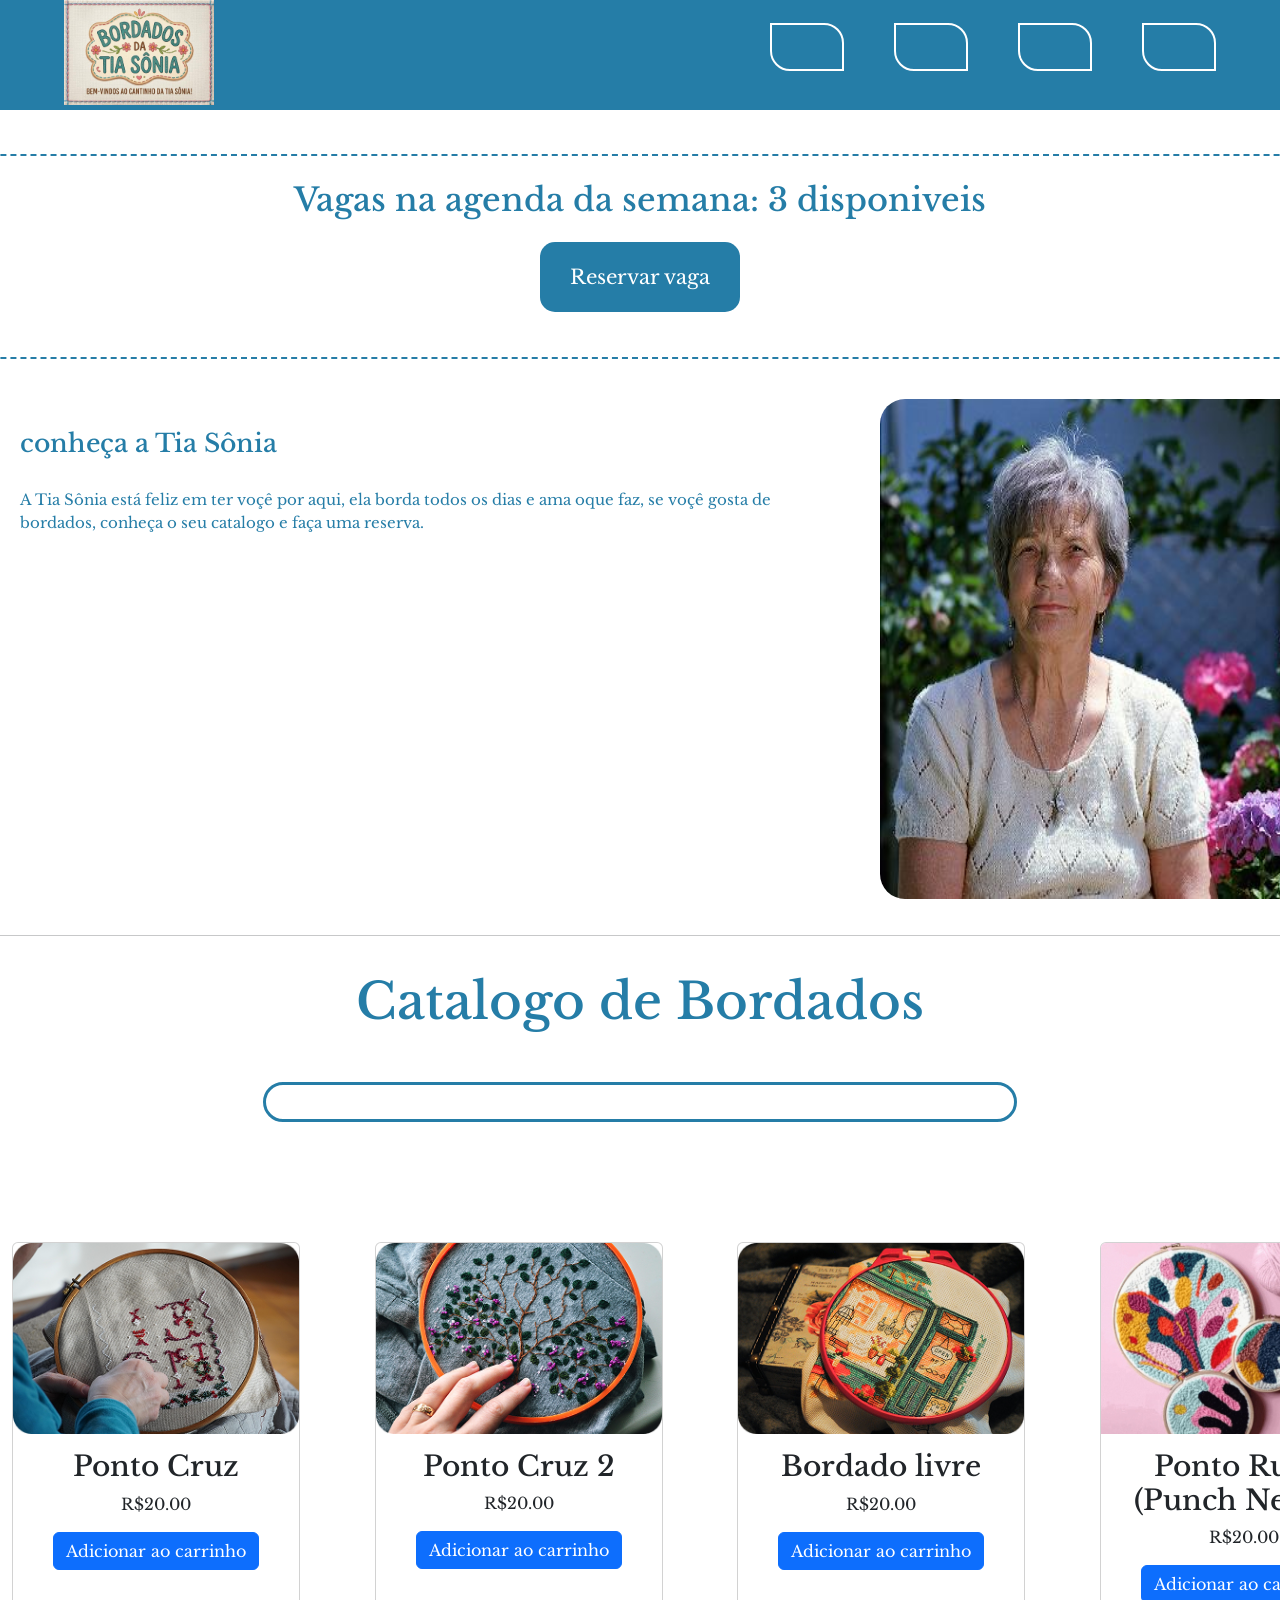
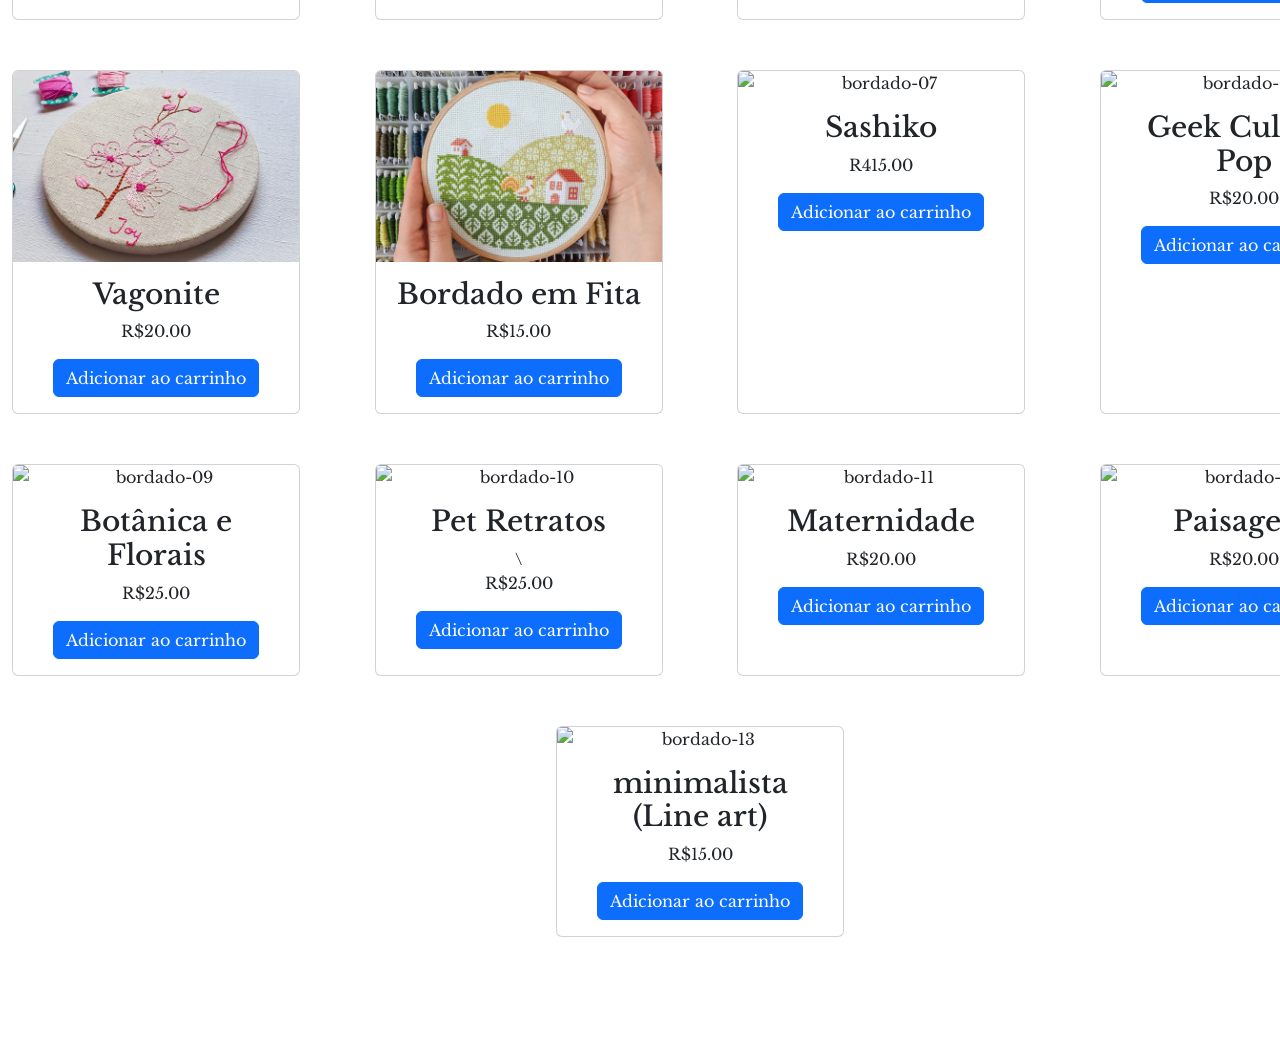
==== commit 9344335e: "update da aba do carrinho" ====
--- a/index.html
+++ b/index.html
@@ -22,7 +22,7 @@
             <ul id="icones-topo">
                 <li><a class="icones" href="#home"><i class="fa fa-home" aria-hidden="true"></i></a></li>
                 <li><a class="icones" href="#bordados"><i class="fa-solid fa-scissors"></i></a></li>
-                <li><a class="icones" href="#"><i class="fa fa-cart-arrow-down" aria-hidden="true"></i></a></li>
+                <li><a class="icones" href="carrinho.html"><i class="fa fa-cart-arrow-down" aria-hidden="true"></i></a></li>
                 <li><a class="icones" href="cadastro.html"><i class="fa-solid fa-circle-user"></i></a></li>
             </ul>
         </nav>
@@ -74,8 +74,9 @@
                 <img src="img/bordado-01.png" class="card-img-top" alt="Bordado-01">
                 <div class="card-body">
                     <h3 class="card-title">Ponto Cruz</h3>
-                    <p class=" card-text" text-success fw-bold> </p>
-                    <a href="#" class="btn btn-primary btn-adicionar" data-nome="Ponto Cruz" data-preco="10.00">Adicionar ao carrinho</a>
+                    <p class=" card-text" text-success fw-bold>R$20.00</p>
+                    <a href="#" class="btn btn-primary btn-adicionar" data-nome="Ponto Cruz"
+                        data-preco="10.00">Adicionar ao carrinho</a>
                     <i class="fa fa-cart-arrow-down" aria-hidden="true"></i>
                 </div>
             </div>
@@ -84,7 +85,9 @@
                 <img src="img/bordado-02 (1).png" class="card-img-top" alt="Bordado-02">
                 <div class="card-body">
                     <h3 class="card-title">Ponto Cruz 2</h3>
-                    <a href="#" class="btn btn-primary btn-adicionar" data-nome="Ponto Cruz 2" data-preco="10.00">Adicionar ao carrinho</a>
+                    <p class=" card-text" text-success fw-bold>R$20.00</p>
+                    <a href="#" class="btn btn-primary btn-adicionar" data-nome="Ponto Cruz 2"
+                        data-preco="10.00">Adicionar ao carrinho</a>
                     <i class="fa fa-cart-arrow-down" aria-hidden="true"></i>
                 </div>
             </div>
@@ -93,7 +96,9 @@
                 <img src="img/bordado-03.png" class="card-img-top" alt="Bordado-03">
                 <div class="card-body">
                     <h3 class="card-title">Bordado livre</h3>
-                    <a href="#" class="btn btn-primary btn-adicionar"  data-nome="Bordado livre" data-preco="10.00">Adicionar ao carrinho</a>
+                    <p class=" card-text" text-success fw-bold>R$20.00</p>
+                    <a href="#" class="btn btn-primary btn-adicionar" data-nome="Bordado livre"
+                        data-preco="10.00">Adicionar ao carrinho</a>
                     <i class="fa fa-cart-arrow-down" aria-hidden="true"></i>
                 </div>
             </div>
@@ -102,7 +107,9 @@
                 <img src="img/bordado-04 (1).jpg" class="card-img-top" alt="bordado-04">
                 <div class="card-body">
                     <h3 class="card-title">Ponto Russo (Punch Needle)</h3>
-                    <a href="#" class="btn btn-primary btn-adicionar" data-nome="Ponto Russo" data-preco="10.00">Adicionar ao carrinho</a>
+                    <p class=" card-text" text-success fw-bold>R$20.00</p>
+                    <a href="#" class="btn btn-primary btn-adicionar" data-nome="Ponto Russo"
+                        data-preco="10.00">Adicionar ao carrinho</a>
                     <i class="fa fa-cart-arrow-down" aria-hidden="true"></i>
                 </div>
             </div>
@@ -111,7 +118,9 @@
                 <img src="img/bordados-06 (1).jpg " class="card-img-top" alt="bordado-05">
                 <div class="card-body">
                     <h3 class="card-title">Vagonite</h3>
-                    <a href="#" class="btn btn-primary btn-adicionar"  data-nome="Vagonite" data-preco="10.00">Adicionar ao carrinho</a>
+                    <p class=" card-text" text-success fw-bold>R$20.00</p>
+                    <a href="#" class="btn btn-primary btn-adicionar" data-nome="Vagonite" data-preco="10.00">Adicionar
+                        ao carrinho</a>
                     <i class="fa fa-cart-arrow-down" aria-hidden="true"></i>
                 </div>
             </div>
@@ -120,7 +129,9 @@
                 <img src="img/bordado-05 (1).jpg" class="card-img-top" alt="bordado-06">
                 <div class="card-body">
                     <h3 class="card-title">Bordado em Fita</h3>
-                    <a href="#" class="btn btn-primary btn-adicionar"  data-nome="Bordado em fita" data-preco="10.00">Adicionar ao carrinho</a>
+                    <p class=" card-text" text-success fw-bold>R$15.00</p>
+                    <a href="#" class="btn btn-primary btn-adicionar" data-nome="Bordado em fita"
+                        data-preco="10.00">Adicionar ao carrinho</a>
                     <i class="fa fa-cart-arrow-down" aria-hidden="true"></i>
                 </div>
             </div>
@@ -129,7 +140,9 @@
                 <img src="img/bordado-07.png" class="card-img-top" alt="bordado-07">
                 <div class="card-body">
                     <h3 class="card-title">Sashiko</h3>
-                    <a href="#" class="btn btn-primary btn-adicionar"  data-nome="Sashiko" data-preco="10.00">Adicionar ao carrinho</a>
+                    <p class=" card-text" text-success fw-bold>R415.00</p>
+                    <a href="#" class="btn btn-primary btn-adicionar" data-nome="Sashiko" data-preco="10.00">Adicionar
+                        ao carrinho</a>
                     <i class="fa fa-cart-arrow-down" aria-hidden="true"></i>
                 </div>
             </div>
@@ -138,7 +151,9 @@
                 <img src="img/bordado-08.png" class="card-img-top" alt="bordado-08">
                 <div class="card-body">
                     <h3 class="card-title">Geek Cultura Pop </h3>
-                    <a href="#" class="btn btn-primary btn-adicionar"  data-nome="Geek Cultura Pop" data-preco="10.00">Adicionar ao carrinho</a>
+                    <p class=" card-text" text-success fw-bold>R$20.00</p>
+                    <a href="#" class="btn btn-primary btn-adicionar" data-nome="Geek Cultura Pop"
+                        data-preco="10.00">Adicionar ao carrinho</a>
                     <i class="fa fa-cart-arrow-down" aria-hidden="true"></i>
                 </div>
             </div>
@@ -147,7 +162,9 @@
                 <img src="img/bordado-09.png" class="card-img-top" alt="bordado-09">
                 <div class="card-body">
                     <h3 class="card-title">Botânica e Florais</h3>
-                    <a href="#" class="btn btn-primary btn-adicionar"  data-nome="Botânica e Florais" data-preco="10.00">Adicionar ao carrinho</a>
+                    <p class=" card-text" text-success fw-bold>R$25.00</p>
+                    <a href="#" class="btn btn-primary btn-adicionar" data-nome="Botânica e Florais"
+                        data-preco="10.00">Adicionar ao carrinho</a>
                     <i class="fa fa-cart-arrow-down" aria-hidden="true"></i>
                 </div>
             </div>
@@ -156,7 +173,9 @@
                 <img src="img/bordado-10.png" class="card-img-top" alt="bordado-10">
                 <div class="card-body">
                     <h3 class="card-title">Pet Retratos</h3>
-                    <a href="#" class="btn btn-primary btn-adicionar"  data-nome="Pet retratos" data-preco="10.00">Adicionar ao carrinho</a>
+                    \ <p class=" card-text" text-success fw-bold>R$25.00</p>
+                    <a href="#" class="btn btn-primary btn-adicionar" data-nome="Pet retratos"
+                        data-preco="10.00">Adicionar ao carrinho</a>
                     <i class="fa fa-cart-arrow-down" aria-hidden="true"></i>
                 </div>
             </div>
@@ -165,7 +184,9 @@
                 <img src="img/bordado-11.png" class="card-img-top" alt="bordado-11">
                 <div class="card-body">
                     <h3 class="card-title">Maternidade</h3>
-                    <a href="#" class="btn btn-primary btn-adicionar"  data-nome="Maternidade" data-preco="10.00">Adicionar ao carrinho</a>
+                    <p class=" card-text" text-success fw-bold>R$20.00</p>
+                    <a href="#" class="btn btn-primary btn-adicionar" data-nome="Maternidade"
+                        data-preco="10.00">Adicionar ao carrinho</a>
                     <i class="fa fa-cart-arrow-down" aria-hidden="true"></i>
                 </div>
             </div>
@@ -174,7 +195,9 @@
                 <img src="img/bordado-12.png" class="card-img-top" alt="bordado-12">
                 <div class="card-body">
                     <h3 class="card-title">Paisagens</h3>
-                    <a href="#" class="btn btn-primary btn-adicionar"  data-nome="Paisagens" data-preco="10.00">Adicionar ao carrinho</a>
+                    <p class=" card-text" text-success fw-bold>R$20.00</p>
+                    <a href="#" class="btn btn-primary btn-adicionar" data-nome="Paisagens" data-preco="10.00">Adicionar
+                        ao carrinho</a>
                     <i class="fa fa-cart-arrow-down" aria-hidden="true"></i>
                 </div>
             </div>
@@ -183,7 +206,9 @@
                 <img src="img/bordado-13.png" class="card-img-top" alt="bordado-13">
                 <div class="card-body">
                     <h3 class="card-title">minimalista (Line art)</h3>
-                    <a href="#" class="btn btn-primary btn-adicionar"  data-nome="minimalista" data-preco="10.00">Adicionar ao carrinho</a>
+                    <p class=" card-text" text-success fw-bold>R$15.00</p>
+                    <a href="#" class="btn btn-primary btn-adicionar" data-nome="minimalista"
+                        data-preco="10.00">Adicionar ao carrinho</a>
                     <i class="fa fa-cart-arrow-down" aria-hidden="true"></i>
                 </div>
             </div>
--- a/css/style.css
+++ b/css/style.css
@@ -124,7 +124,7 @@
 .sobre__foto {
    width: 500px;
    height: 500px;
-   border-radius: 45px;
+   border-radius: 25px;
 }
 
 .sobre-titulo {
@@ -156,7 +156,6 @@
    border-radius: 20px;
    padding: 5px;
    display: flex;
-
 }
 
 .busca__campo {
@@ -335,7 +334,7 @@
    .sobre__foto{
       width: 300px;
       height: 300px;
-      border-radius: 100px;
+      border-radius: 60px;
       padding: 10px;
    }
 
@@ -365,6 +364,5 @@
    .bordados > a > img {
       width: 175px;
    }
-
    
 }
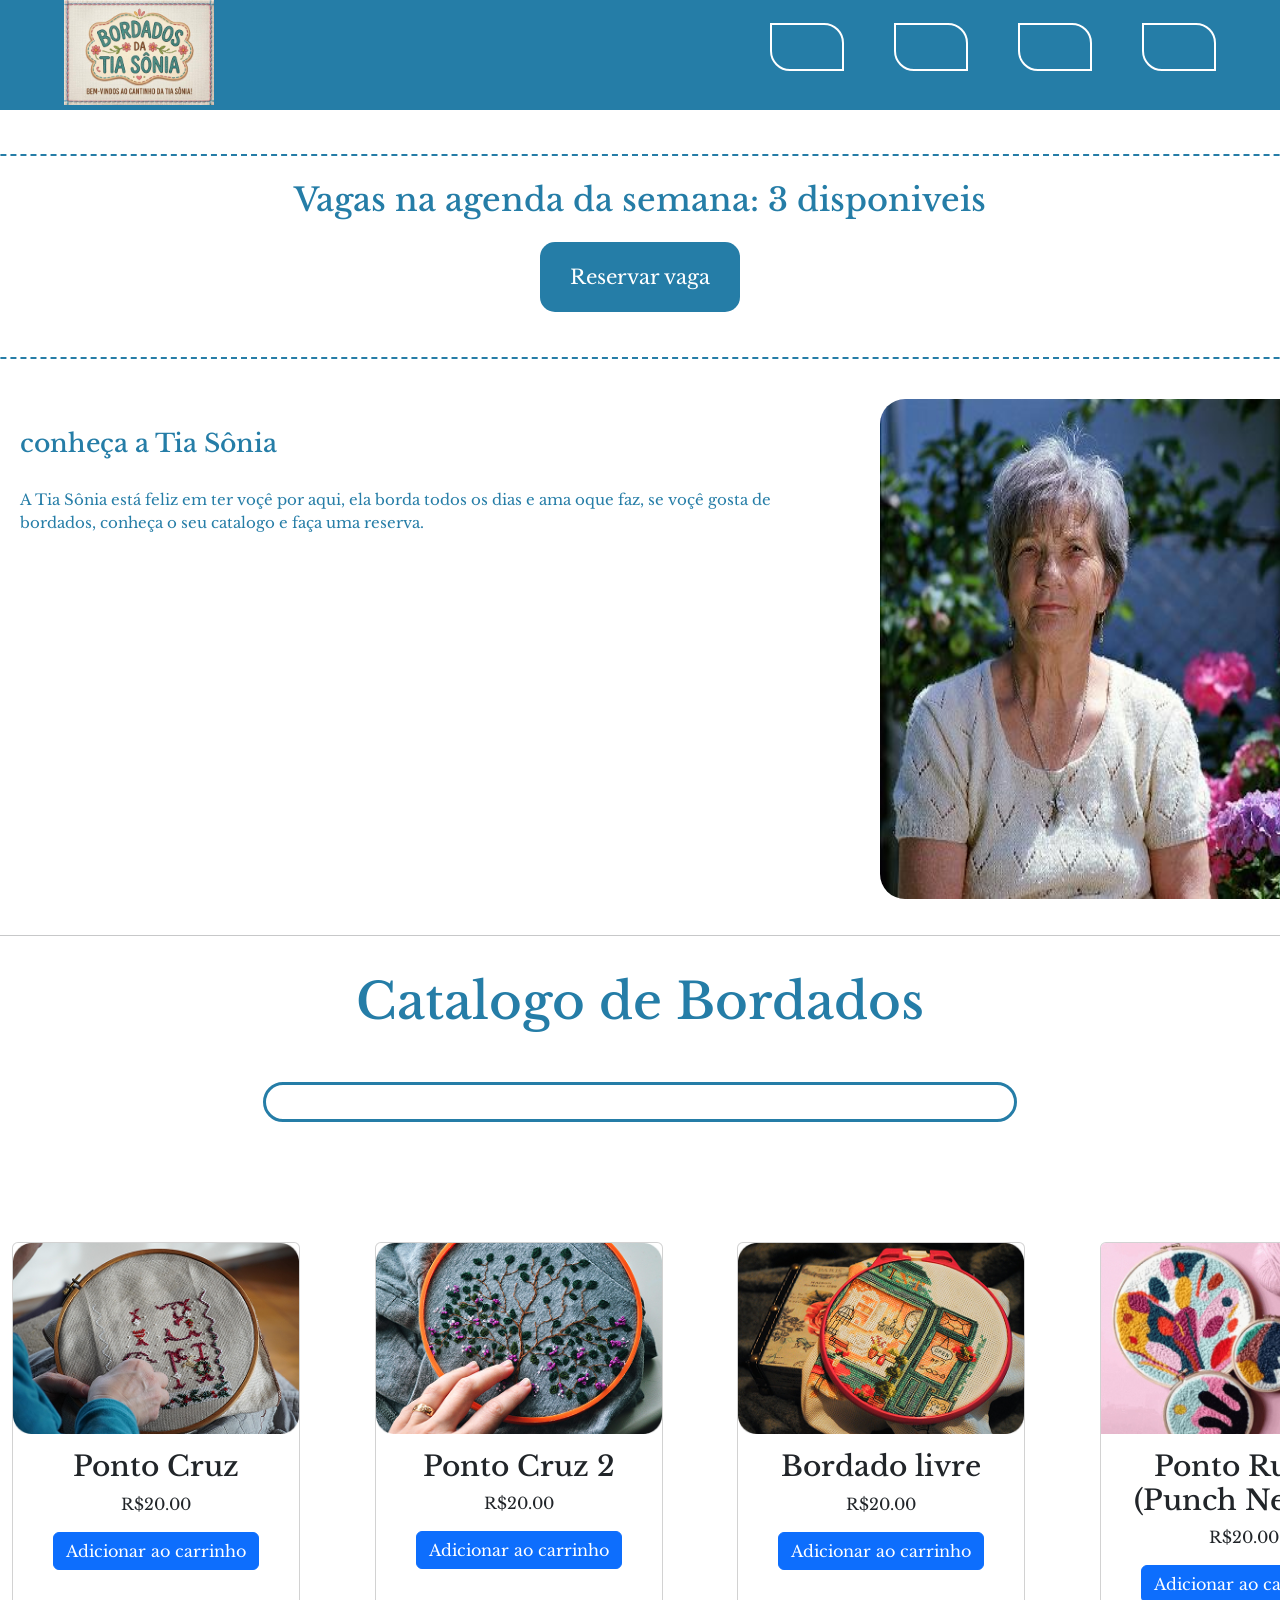
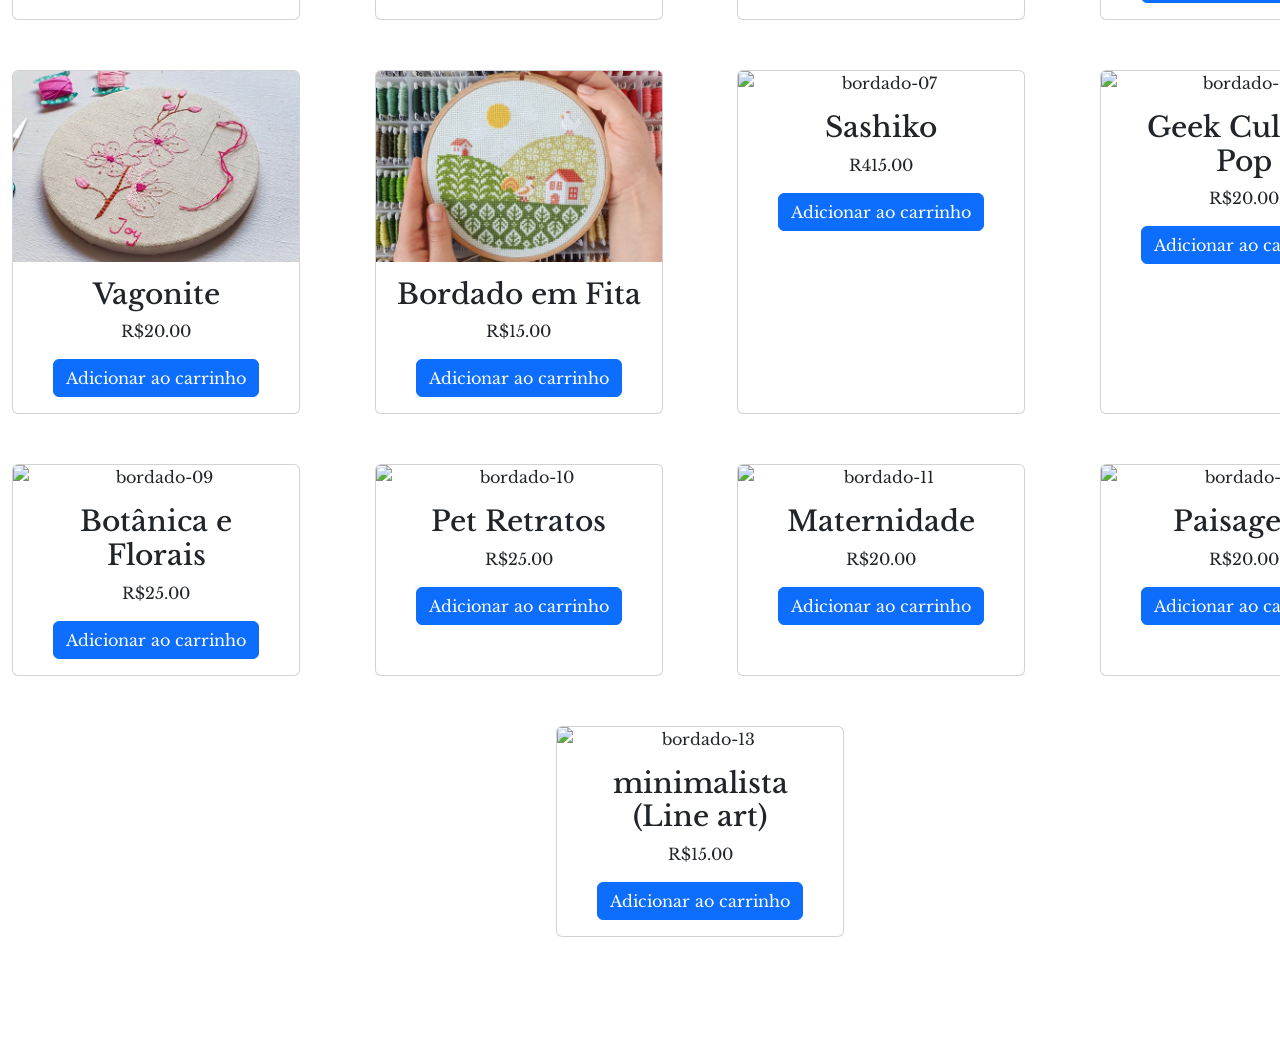
==== commit c40f623c: "arrumando o js" ====
--- a/index.html
+++ b/index.html
@@ -23,7 +23,7 @@
                 <li><a class="icones" href="#home"><i class="fa fa-home" aria-hidden="true"></i></a></li>
                 <li><a class="icones" href="#bordados"><i class="fa-solid fa-scissors"></i></a></li>
                 <li><a class="icones" href="carrinho.html"><i class="fa fa-cart-arrow-down" aria-hidden="true"></i></a></li>
-                <li><a class="icones" href="cadastro.html"><i class="fa-solid fa-circle-user"></i></a></li>
+                <li><a class="icones" href="login.html"><i class="fa-solid fa-circle-user"></i></a></li>
             </ul>
         </nav>
     </header>
@@ -61,7 +61,7 @@
             <section>
                 <form class="busca">
                     <input type="text" class="busca__campo">
-                    <button class="busca__botão" type="submit">
+                    <button class="busca__botao" type="submit">
                         <i class="fa-solid fa-magnifying-glass"></i>
                     </button>
                 </form>
@@ -173,7 +173,7 @@
                 <img src="img/bordado-10.png" class="card-img-top" alt="bordado-10">
                 <div class="card-body">
                     <h3 class="card-title">Pet Retratos</h3>
-                    \ <p class=" card-text" text-success fw-bold>R$25.00</p>
+                    <p class=" card-text" text-success fw-bold>R$25.00</p>
                     <a href="#" class="btn btn-primary btn-adicionar" data-nome="Pet retratos"
                         data-preco="10.00">Adicionar ao carrinho</a>
                     <i class="fa fa-cart-arrow-down" aria-hidden="true"></i>
@@ -213,7 +213,6 @@
                 </div>
             </div>
 
-
         </article>
 
         <script src="js/busca.js"></script>
--- a/css/style.css
+++ b/css/style.css
@@ -25,6 +25,7 @@
    height: 110px;
    position: fixed;
    top: 0px;
+   z-index: 10;
 }
 
 .area-navegação {
@@ -51,8 +52,8 @@
 }
 
 nav ul li a:hover {
-   background-color: var(--roxo-background);
-   color: var(--cor-secundaria);
+   background-color: var(--cor-principal);
+   color: var(--back-color);
 }
 
 .icones {
@@ -152,10 +153,11 @@
 .busca {
    width: 764px;
    height: 40px;
-   border: 2ps solid var(--cor-principal);
+   border: 2px solid var(--cor-principal);
    border-radius: 20px;
    padding: 5px;
    display: flex;
+   overflow: hidden;
 }
 
 .busca__campo {
@@ -167,11 +169,12 @@
    padding: 10px;
 }
 
-.busca__botão {
+.busca__botao {
    font-size: 30px;
    border: none;
    color: var(--cor-principal);
    background: none;
+   display: flex;
 }
 
 .bordados {
@@ -218,14 +221,6 @@
    color: var(--cor-principal);
 }
 
-footer {
-   background-color: var(--cor-principal);
-   color: var(--cor-secundaria);
-   text-align: center;
-   margin-top: 40px;
-   font-size: 0.9rem;
-}
-
 .rodape{
    width: 100vw;
    height: 10vh;
@@ -237,9 +232,8 @@
    text-align: center;
 }
 
-.nav-rodape{
-   margin: 10px;
-   font-size: 1.2rem;
+.nav-rodape p {
+    margin: 0.5vw;
 }
 
 @media (max-width: 430px) {
@@ -364,5 +358,4 @@
    .bordados > a > img {
       width: 175px;
    }
-   
-}
+}
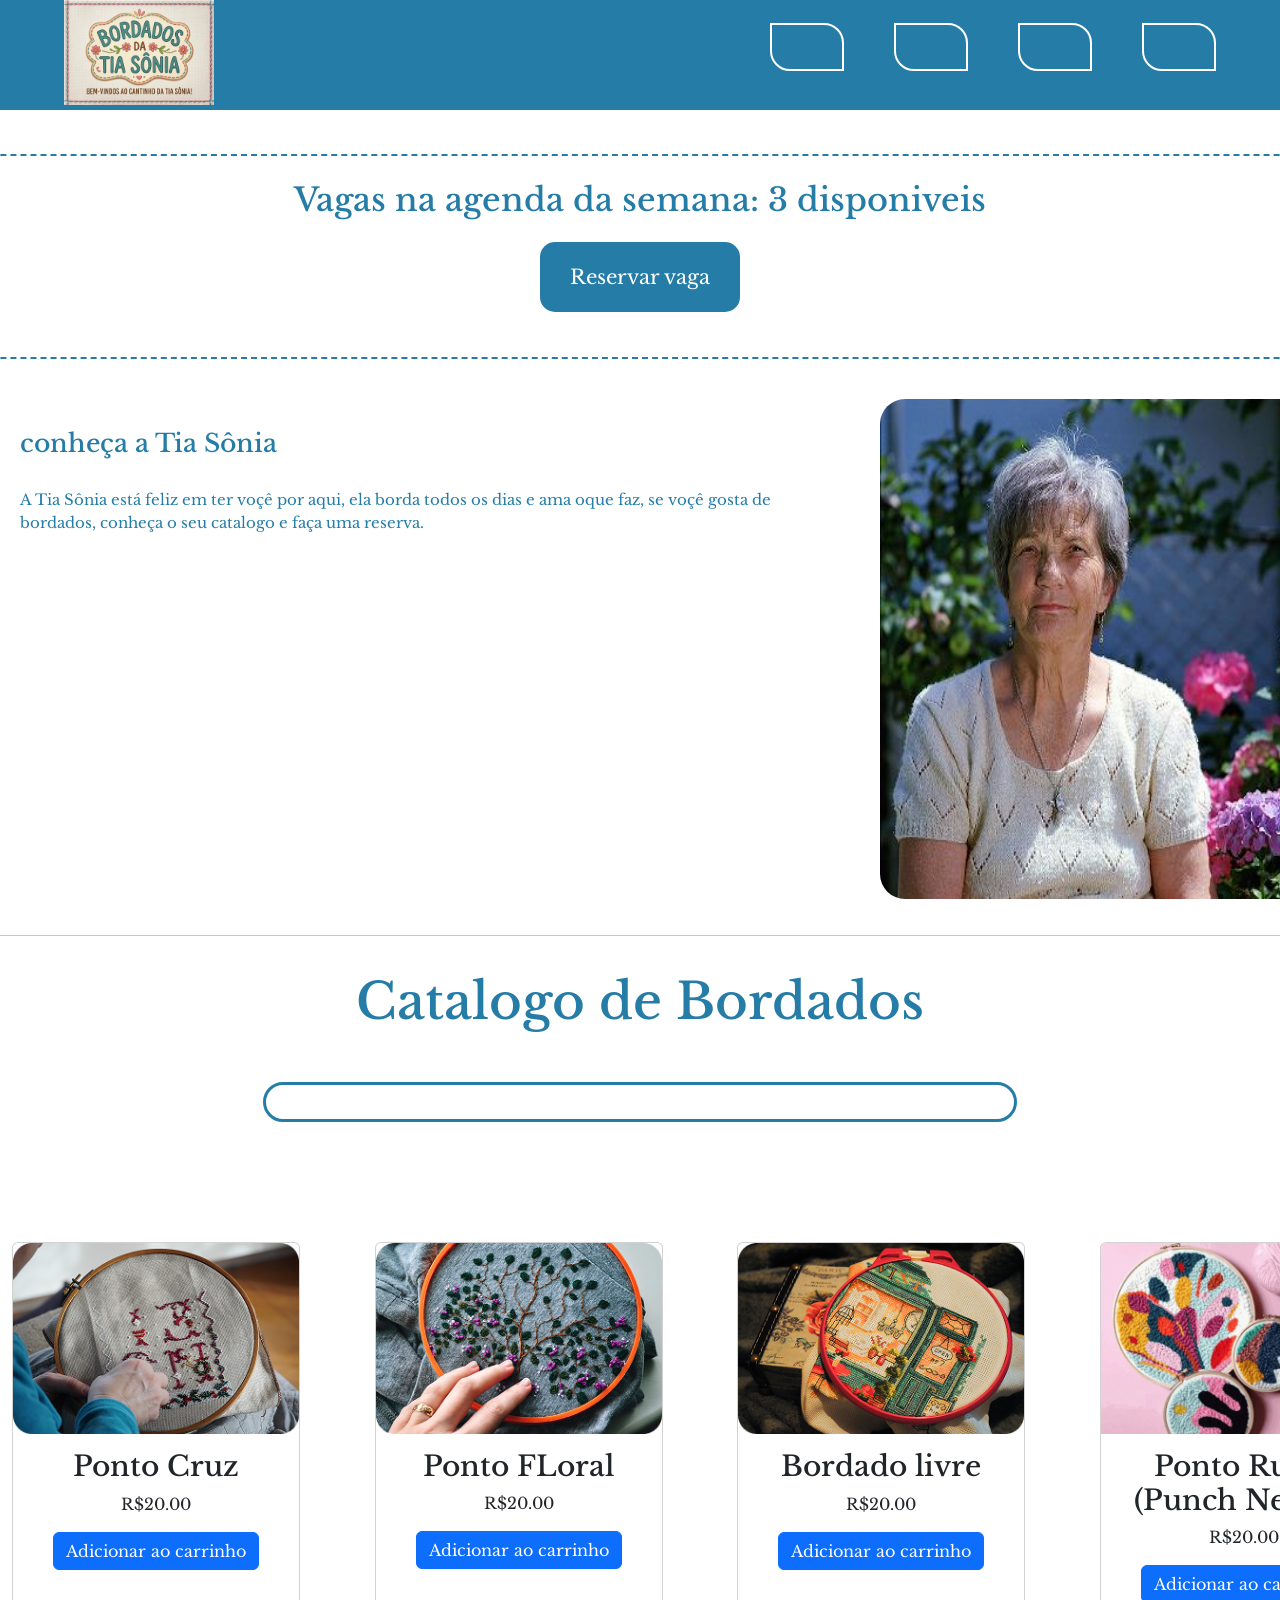
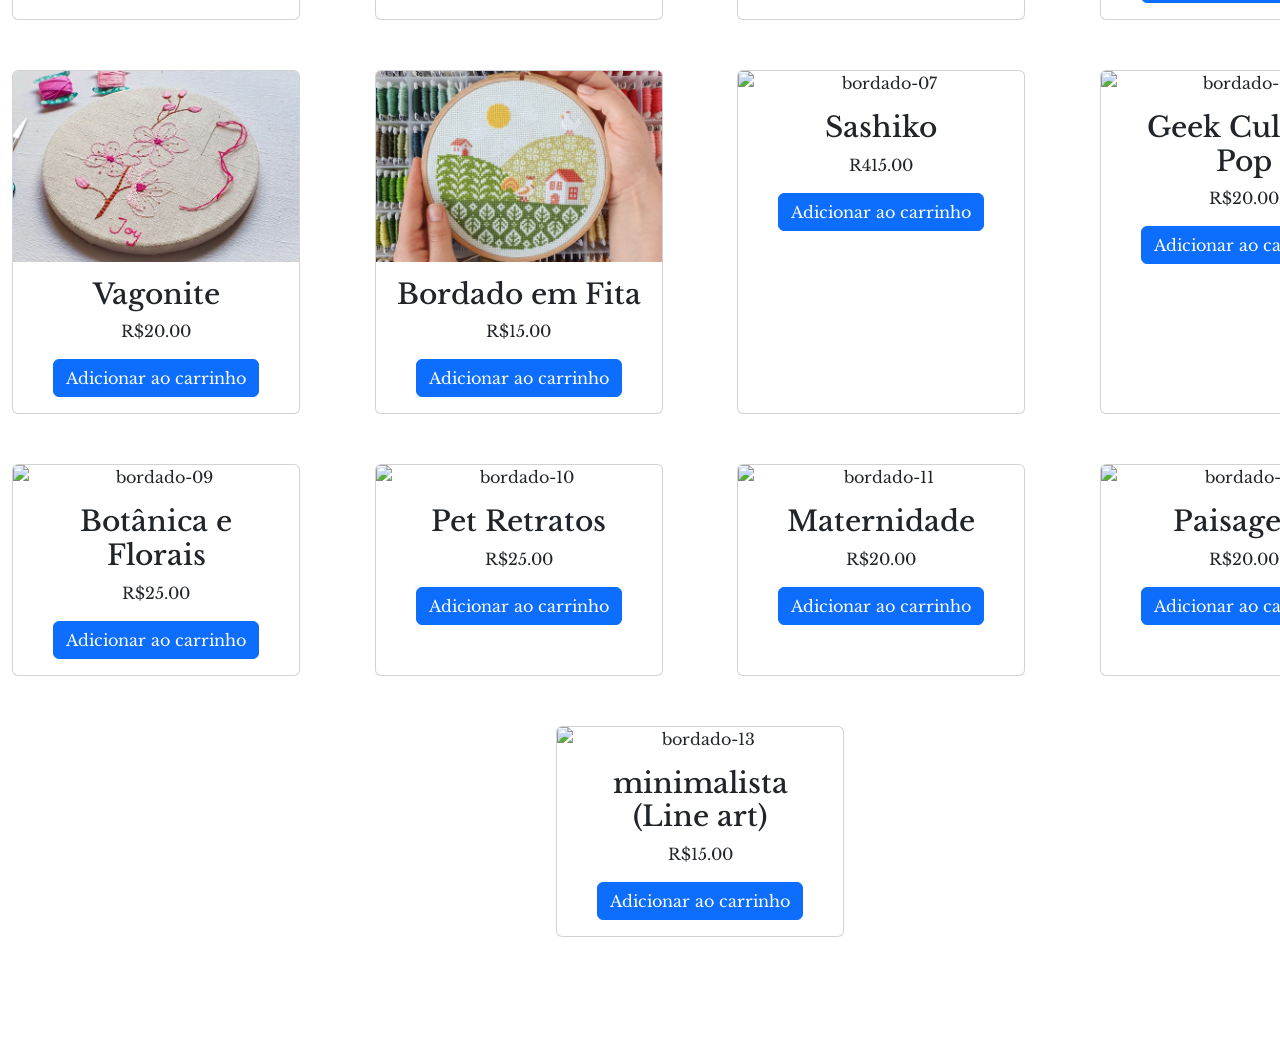
==== commit 84fa0daa: "update" ====
--- a/index.html
+++ b/index.html
@@ -70,6 +70,7 @@
         </article>
 
         <article class="catalogo">
+            
             <div class="card bordados" style="width: 18rem;">
                 <img src="img/bordado-01.png" class="card-img-top" alt="Bordado-01">
                 <div class="card-body">
@@ -84,7 +85,7 @@
             <div class="card bordados" style="width: 18rem;">
                 <img src="img/bordado-02 (1).png" class="card-img-top" alt="Bordado-02">
                 <div class="card-body">
-                    <h3 class="card-title">Ponto Cruz 2</h3>
+                    <h3 class="card-title">Ponto FLoral</h3>
                     <p class=" card-text" text-success fw-bold>R$20.00</p>
                     <a href="#" class="btn btn-primary btn-adicionar" data-nome="Ponto Cruz 2"
                         data-preco="10.00">Adicionar ao carrinho</a>
--- a/css/style.css
+++ b/css/style.css
@@ -40,6 +40,7 @@
    display: flex;
    gap: 50px;
    align-items: center;
+   margin-left: 50px;
    list-style: none;
 }
 
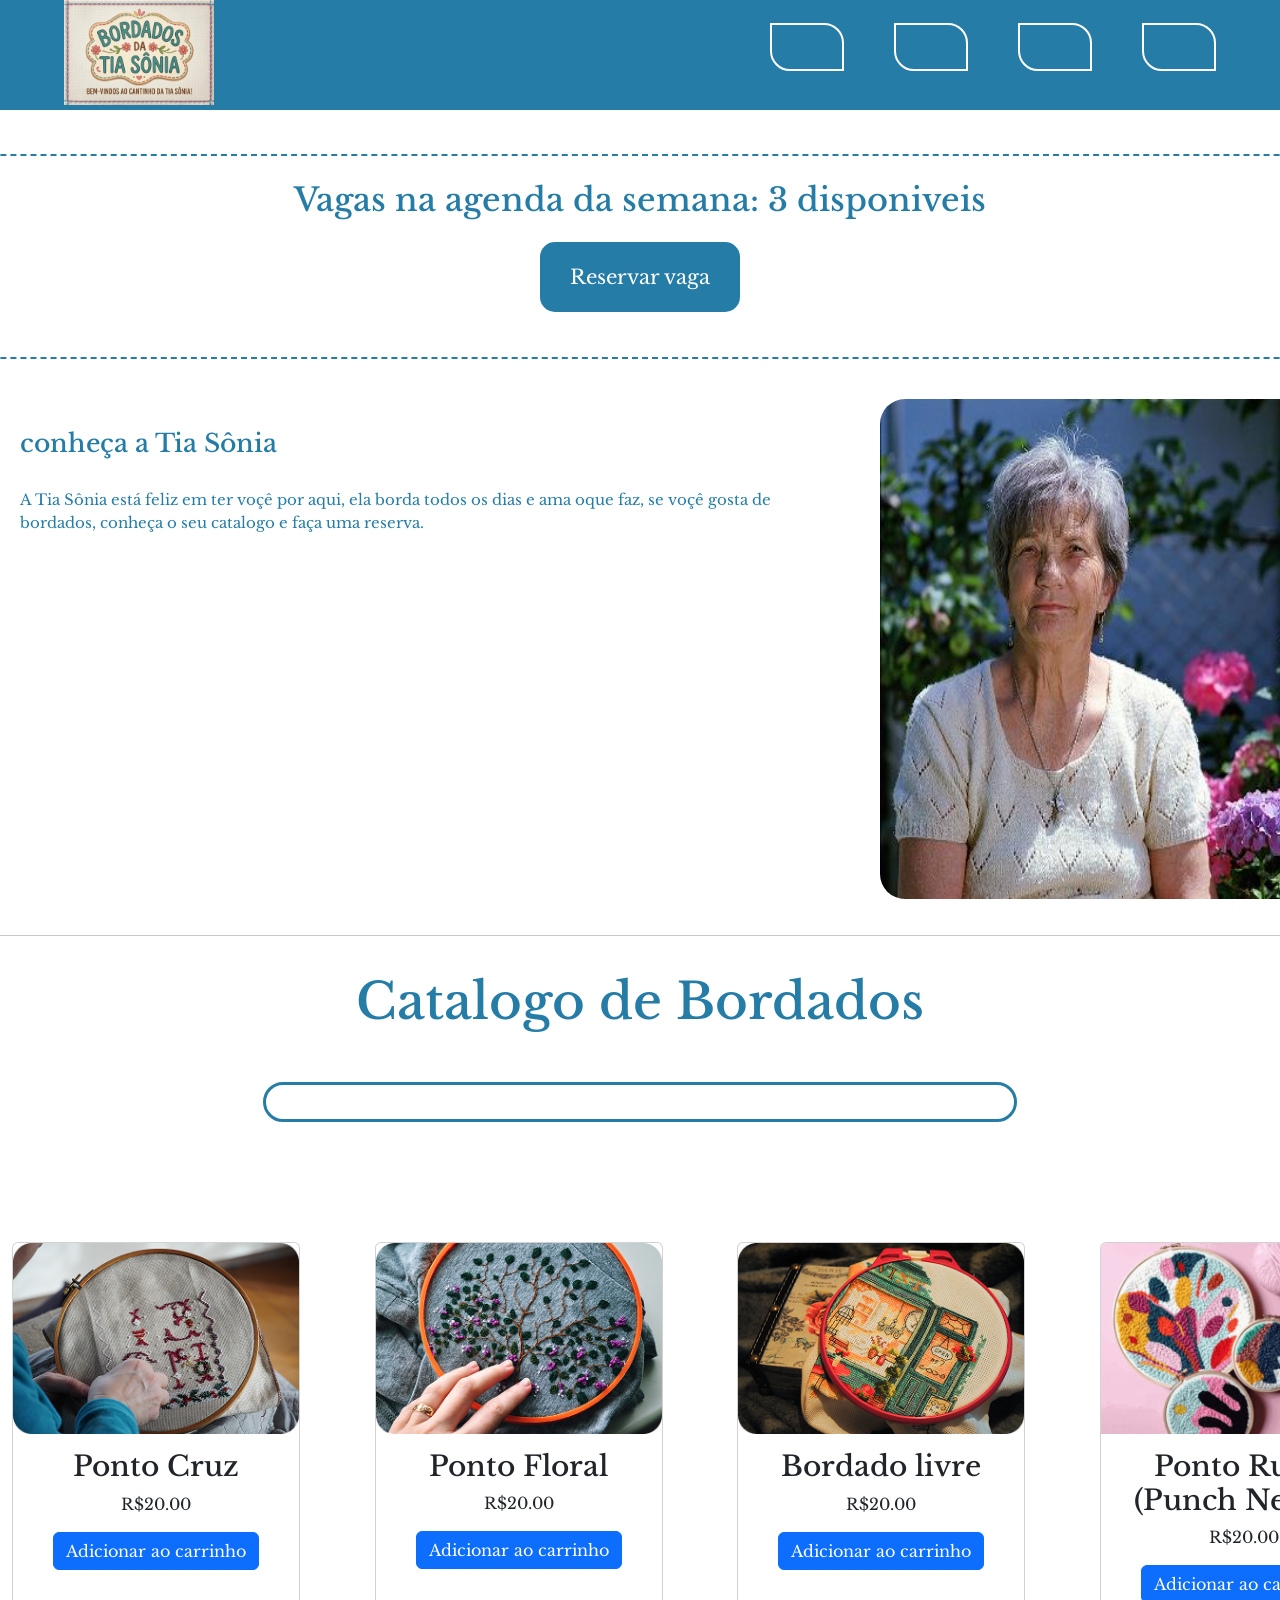
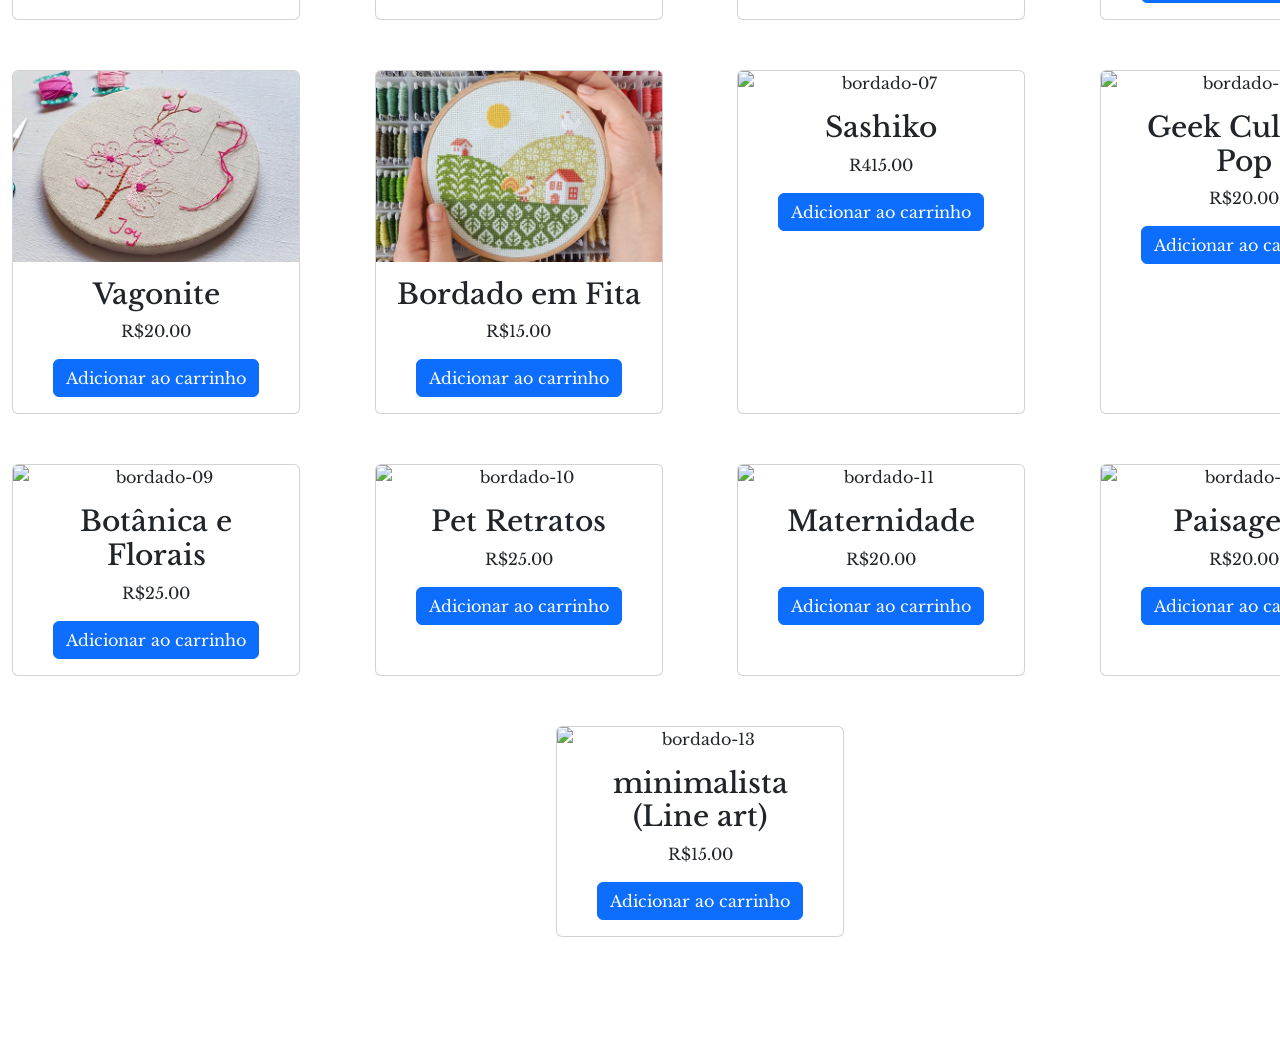
==== commit a58a8b80: "update site" ====
--- a/index.html
+++ b/index.html
@@ -85,7 +85,7 @@
             <div class="card bordados" style="width: 18rem;">
                 <img src="img/bordado-02 (1).png" class="card-img-top" alt="Bordado-02">
                 <div class="card-body">
-                    <h3 class="card-title">Ponto FLoral</h3>
+                    <h3 class="card-title">Ponto Floral</h3>
                     <p class=" card-text" text-success fw-bold>R$20.00</p>
                     <a href="#" class="btn btn-primary btn-adicionar" data-nome="Ponto Cruz 2"
                         data-preco="10.00">Adicionar ao carrinho</a>
